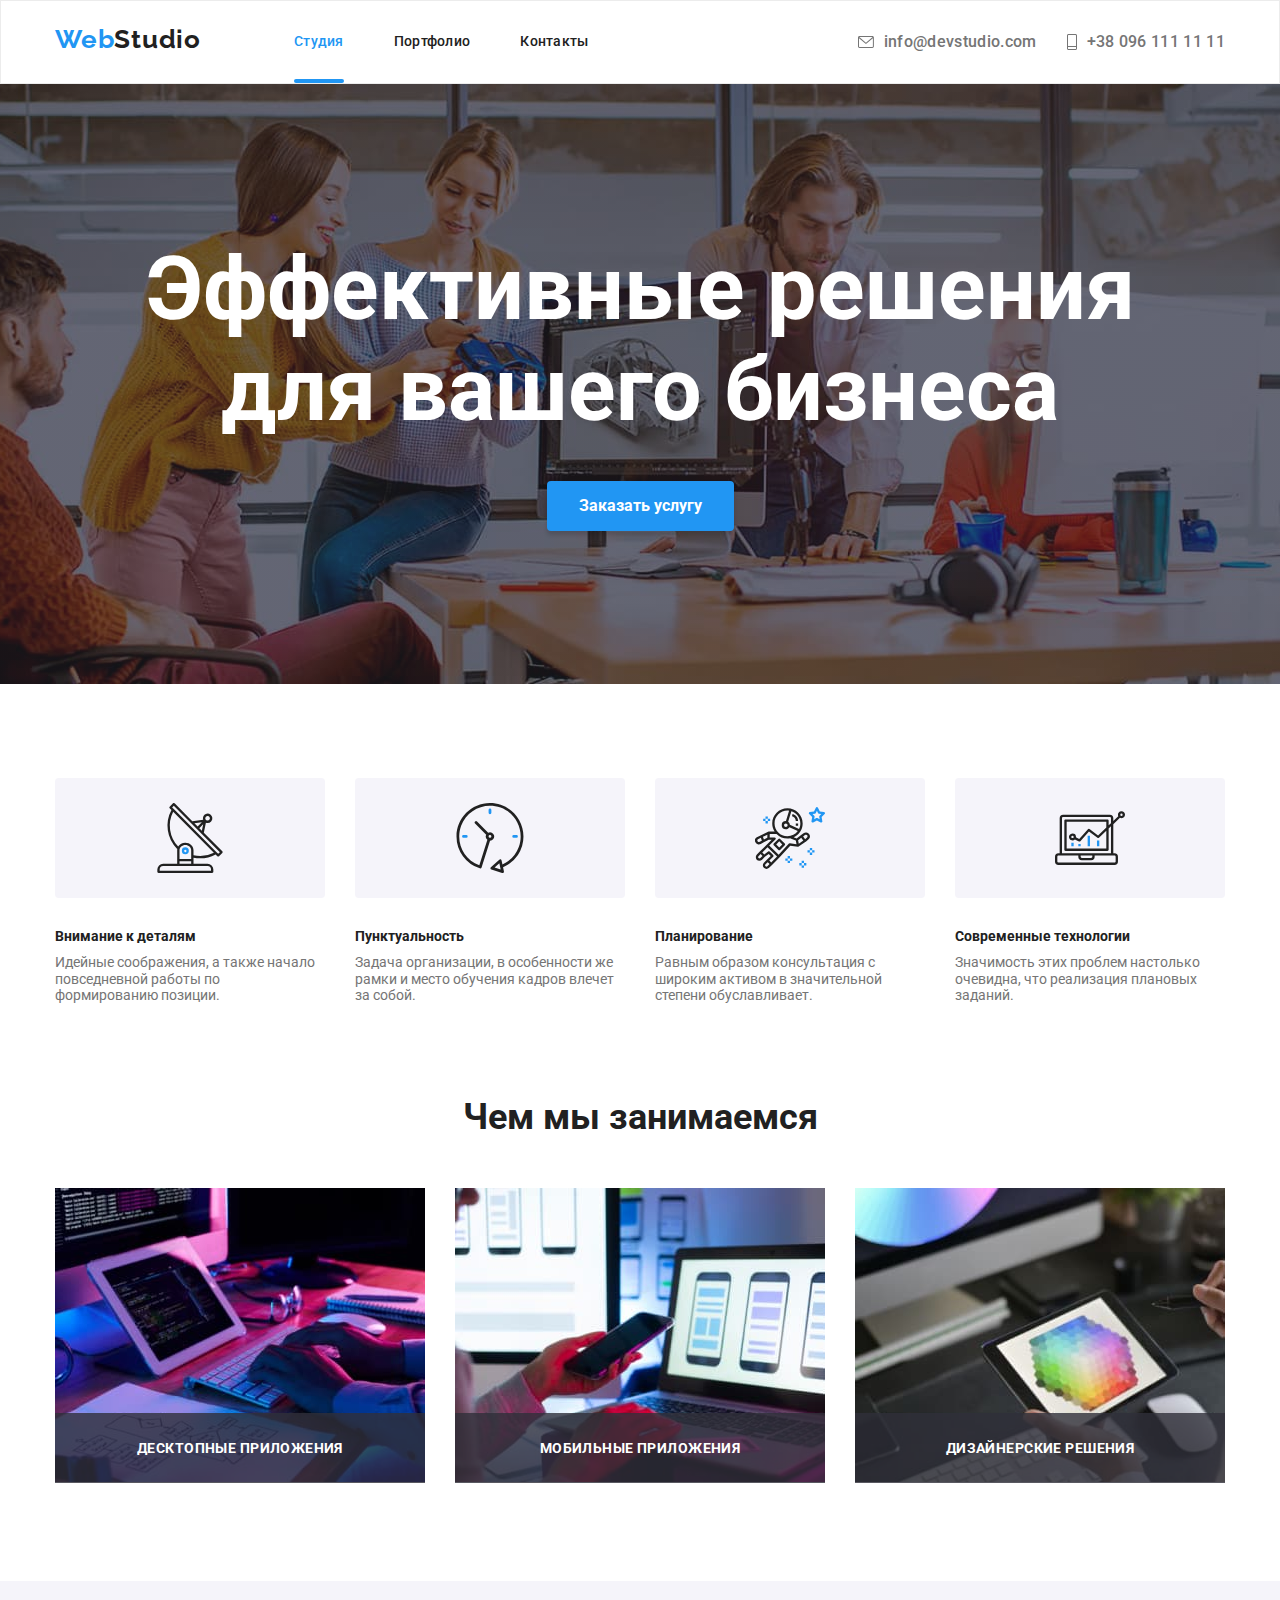
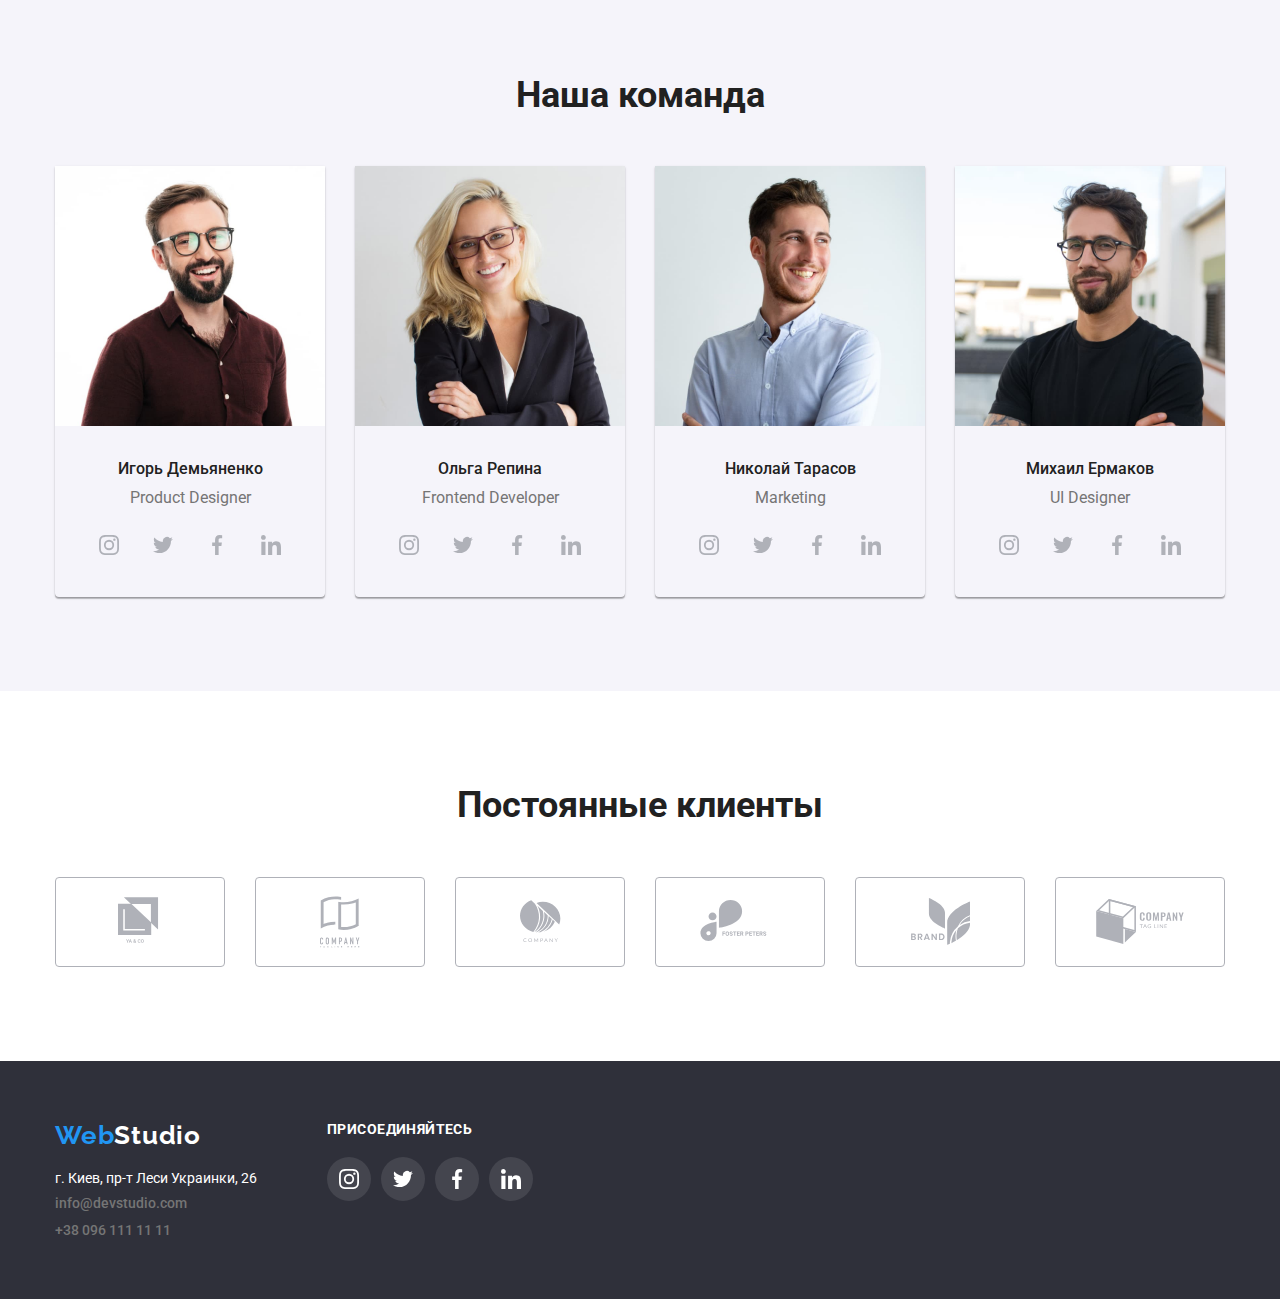
==== index.html @ 30e46c51 "Добавлены файлы с предыдущего ДЗ" ====
<!DOCTYPE html>
<html lang="ru">
  <head>
    <meta charset="UTF-8" />
    <meta name="viewport" content="width=device-width, initial-scale=1.0" />
    <title>Studia</title>
    <link
      rel="stylesheet"
      type="text/css"
      href="https://cdnjs.cloudflare.com/ajax/libs/modern-normalize/0.7.0/modern-normalize.min.css"
    />
    <link
      href="https://fonts.googleapis.com/css2?family=Raleway:wght@700&family=Roboto:wght@400;500;700;900&display=swap"
      rel="stylesheet"
    />
    <link rel="stylesheet" href="./style/styles.css" />
  </head>

  <body>
    <!--Шапка-->
    <header class="page-header">
      <div class="conteiner flexbox">
        <nav class="navigation">
          <a href="./index.html" class="logo link"
            ><span class="logo-web">Web</span>Studio</a
          >

          <ul class="list site-nav">
            <li class="item">
              <a href="./index.html" class="link selection">Студия</a>
            </li>
            <li class="item">
              <a href="./portfolio.html" class="link">Портфолио</a>
            </li>
            <li class="item"><a href="" class="link">Контакты</a></li>
          </ul>
        </nav>
        <ul class="list contacts">
          <li class="item email">
            <a href="mailto:info@devstudio.com" class="link">
              <svg class="icon-email" width="16px" height="12px">
                <use href="./image/symbol-defs.svg#icon-email"></use>
              </svg>
              info@devstudio.com</a
            >
          </li>
          <li class="item phone">
            <a href="tel:+380961111111" class="link">
              <svg class="icon-phone" width="10px" height="16px">
                <use href="./image/symbol-defs.svg#icon-phone"></use>
              </svg>
              +38 096 111 11 11</a
            >
          </li>
        </ul>
      </div>
    </header>

    <!--Блок главного заголовка-->
    <section class="hero">
      <div class="conteiner">
        <h1 class="title">
          Эффективные решения <br />
          для вашего бизнеса
        </h1>

        <button data-modal-open class="button">Заказать услугу</button>
      </div>
    </section>

    <!--Наши особености-->
    <section>
      <div class="conteiner">
        <h2 class="our-features">Наши особенности</h2>
        <!-- СКРЫТЬ -->
        <ul class="list features">
          <li class="item">
            <h3 class="title">Внимание к деталям</h3>
            <p class="text">
              Идейные соображения, а также начало повседневной работы по
              формированию позиции.
            </p>
          </li>

          <li class="item">
            <h3 class="title">Пунктуальность</h3>
            <p class="text">
              Задача организации, в особенности же рамки и место обучения кадров
              влечет за собой.
            </p>
          </li>

          <li class="item">
            <h3 class="title">Планирование</h3>
            <p class="text">
              Равным образом консультация с широким активом в значительной
              степени обуславливает.
            </p>
          </li>

          <li class="item">
            <h3 class="title">Современные технологии</h3>
            <p class="text">
              Значимость этих проблем настолько очевидна, что реализация
              плановых заданий.
            </p>
          </li>
        </ul>
      </div>
    </section>

    <!-- Чем мы занимаемся-->
    <section class="doing">
      <div class="conteiner">
        <h2 class="title">Чем мы занимаемся</h2>

        <ul class="list">
          <li class="item">
            <img src="./image/img.jpg" alt="Печатает код" width="370" />
          </li>
          <li class="item">
            <img
              src="./image/img(1).jpg"
              alt="Выбирает макет сайта"
              width="370"
            />
          </li>
          <li class="item">
            <img
              src="./image/img(2).jpg"
              alt="Выбирает цвет из палитры"
              width="370"
            />
          </li>
        </ul>
      </div>
    </section>

    <!--Наша команда-->
    <section class="our-team">
      <div class="conteiner">
        <h2 class="title">Наша команда</h2>
        <ul class="list">
          <li class="item">
            <img
              src="./image/Igor-Demyanenko.jpg"
              alt="Игорь Демьяненко"
              width="270"
            />
            <h3 class="name">Игорь Демьяненко</h3>
            <p class="position">Product Designer</p>
            <ul class="list social-networks">
              <li class="icon">
                <a class="link social-link" href="">
                  <svg class="social-icon" width="20px" height="20px">
                    <use href="./image/symbol-defs.svg#icon-instagram"></use>
                  </svg>
                </a>
              </li>
              <li class="icon">
                <a class="link social-link" href="">
                  <svg class="social-icon" width="20px" height="20px">
                    <use href="./image/symbol-defs.svg#icon-twitter"></use>
                  </svg>
                </a>
              </li>
              <li class="icon">
                <a class="link social-link" href="">
                  <svg class="social-icon" width="20px" height="20px">
                    <use href="./image/symbol-defs.svg#icon-facebook"></use>
                  </svg>
                </a>
              </li>
              <li class="icon">
                <a class="link social-link" href="">
                  <svg class="social-icon" width="20px" height="20px">
                    <use href="./image/symbol-defs.svg#icon-linkedin"></use>
                  </svg>
                </a>
              </li>
            </ul>
          </li>

          <li class="item">
            <img src="./image/Olga-Repina.jpg" alt="Ольга Репина" width="270" />
            <h3 class="name">Ольга Репина</h3>
            <p class="position">Frontend Developer</p>
            <ul class="list social-networks">
              <li class="icon">
                <a class="link social-link" href="">
                  <svg class="social-icon" width="20px" height="20px">
                    <use href="./image/symbol-defs.svg#icon-instagram"></use>
                  </svg>
                </a>
              </li>
              <li class="icon">
                <a class="link social-link" href="">
                  <svg class="social-icon" width="20px" height="20px">
                    <use href="./image/symbol-defs.svg#icon-twitter"></use>
                  </svg>
                </a>
              </li>
              <li class="icon">
                <a class="link social-link" href="">
                  <svg class="social-icon" width="20px" height="20px">
                    <use href="./image/symbol-defs.svg#icon-facebook"></use>
                  </svg>
                </a>
              </li>
              <li class="icon">
                <a class="link social-link" href="">
                  <svg class="social-icon" width="20px" height="20px">
                    <use href="./image/symbol-defs.svg#icon-linkedin"></use>
                  </svg>
                </a>
              </li>
            </ul>
          </li>

          <li class="item">
            <img
              src="./image/Nikolay-Tarasov.jpg"
              alt="Николай Тарасов"
              width="270"
            />
            <h3 class="name">Николай Тарасов</h3>
            <p class="position">Marketing</p>
            <ul class="list social-networks">
              <li class="icon">
                <a class="link social-link" href="">
                  <svg class="social-icon" width="20px" height="20px">
                    <use href="./image/symbol-defs.svg#icon-instagram"></use>
                  </svg>
                </a>
              </li>
              <li class="icon">
                <a class="link social-link" href="">
                  <svg class="social-icon" width="20px" height="20px">
                    <use href="./image/symbol-defs.svg#icon-twitter"></use>
                  </svg>
                </a>
              </li>
              <li class="icon">
                <a class="link social-link" href="">
                  <svg class="social-icon" width="20px" height="20px">
                    <use href="./image/symbol-defs.svg#icon-facebook"></use>
                  </svg>
                </a>
              </li>
              <li class="icon">
                <a class="link social-link" href="">
                  <svg class="social-icon" width="20px" height="20px">
                    <use href="./image/symbol-defs.svg#icon-linkedin"></use>
                  </svg>
                </a>
              </li>
            </ul>
          </li>

          <li class="item">
            <img
              src="./image/Mikhail-Ermakov.jpg"
              alt="Михаил Ермаков"
              width="270"
            />
            <h3 class="name">Михаил Ермаков</h3>
            <p class="position">UI Designer</p>
            <ul class="list social-networks">
              <li class="icon">
                <a class="link social-link" href="">
                  <svg class="social-icon" width="20px" height="20px">
                    <use href="./image/symbol-defs.svg#icon-instagram"></use>
                  </svg>
                </a>
              </li>
              <li class="icon">
                <a class="link social-link" href="">
                  <svg class="social-icon" width="20px" height="20px">
                    <use href="./image/symbol-defs.svg#icon-twitter"></use>
                  </svg>
                </a>
              </li>
              <li class="icon">
                <a class="link social-link" href="">
                  <svg class="social-icon" width="20px" height="20px">
                    <use href="./image/symbol-defs.svg#icon-facebook"></use>
                  </svg>
                </a>
              </li>
              <li class="icon">
                <a class="link social-link" href="">
                  <svg class="social-icon" width="20px" height="20px">
                    <use href="./image/symbol-defs.svg#icon-linkedin"></use>
                  </svg>
                </a>
              </li>
            </ul>
          </li>
        </ul>
      </div>
    </section>

    <!--Постоянные клиенты-->
    <section class="our-clients">
      <div class="conteiner">
        <h2 class="title">Постоянные клиенты</h2>
        <ul class="list flexbox">
          <li class="item">
            <a class="client link" href="">
              <svg class="icon" width="44.27" height="49.23">
                <use href="./image/symbol-defs.svg#icon-logo-1"></use>
              </svg>
            </a>
          </li>
          <li class="item">
            <a class="client link" href="">
              <svg class="icon" width="40" height="52">
                <use href="./image/symbol-defs.svg#icon-logo-2"></use>
              </svg>
            </a>
          </li>
          <li class="item">
            <a class="client link" href="">
              <svg class="icon" width="41" height="42.6">
                <use href="./image/symbol-defs.svg#icon-logo-3"></use>
              </svg>
            </a>
          </li>
          <li class="item">
            <a class="client link" href="">
              <svg class="icon" width="79.66" height="42.02">
                <use href="./image/symbol-defs.svg#icon-logo-4"></use>
              </svg>
            </a>
          </li>
          <li class="item">
            <a class="client link" href="">
              <svg class="icon" width="59" height="47">
                <use href="./image/symbol-defs.svg#icon-logo-5"></use>
              </svg>
            </a>
          </li>
          <li class="item">
            <a class="client link" href="">
              <svg class="icon" width="88.48" height="45.44">
                <use href="./image/symbol-defs.svg#icon-logo-6"></use>
              </svg>
            </a>
          </li>
        </ul>
      </div>
    </section>

    <!---Подвал-->
    <footer class="page-footer">
      <div class="conteiner flexbox">
        <div>
          <a href="./index.html" class="logo link"
            ><span class="logo-web">Web</span
            ><span class="logo-studio">Studio</span></a
          >

          <address class="address">
            <p>г. Киев, пр-т Леси Украинки, 26</p>
          </address>

          <ul class="list">
            <li>
              <a href="mailto:info@devstudio.com" class="contacts link"
                >info@devstudio.com</a
              >
            </li>
            <li>
              <a href="tel:+380961111111" class="contacts link"
                >+38 096 111 11 11</a
              >
            </li>
          </ul>
        </div>
        <div class="join-in">
          <p class="title">ПРИСОЕДИНЯЙТЕСЬ</p>
          <ul class="list social-networks">
            <li class="icon">
              <a class="link social-link" href="">
                <svg class="social-icon" width="20px" height="20px">
                  <use href="./image/symbol-defs.svg#icon-instagram"></use>
                </svg>
              </a>
            </li>
            <li class="icon">
              <a class="link social-link" href="">
                <svg class="social-icon" width="20px" height="20px">
                  <use href="./image/symbol-defs.svg#icon-twitter"></use>
                </svg>
              </a>
            </li>
            <li class="icon">
              <a class="link social-link" href="">
                <svg class="social-icon" width="20px" height="20px">
                  <use href="./image/symbol-defs.svg#icon-facebook"></use>
                </svg>
              </a>
            </li>
            <li class="icon">
              <a class="link social-link" href="">
                <svg class="social-icon" width="20px" height="20px">
                  <use href="./image/symbol-defs.svg#icon-linkedin"></use>
                </svg>
              </a>
            </li>
          </ul>
        </div>
      </div>
    </footer>
    <div data-modal data-modal-close class="backdrop is-hidden">
      <div class="modal">
        <button data-modal-close class="modal-btn">&#10006;</button>
      </div>
    </div>
    <script src="./js/modal.js"></script>
  </body>
</html>
---- style/styles.css ----
/* белый #ffffff*/
/* цвет бекграунда серый #2F303A */
/* цвет бекграунда светлосерый #F5F4FA */
/* Цвет выделения #2196F3 */
/* цвет первичного текста #757575 */
/* цвет вторичного текста #212121 */
:root {
  --primary-text-color: #757575;
  --title-text-color: #212121;
  --selection-text-color: #2196f3;
  --white: #ffffff;
  --backgraund-color-1: #2f303a;
  --backgraung-color-2: #f5f4fa;
}
body {
  color: var(--primary-text-color);

  font-family: Roboto;
}

.list {
  list-style-type: none;
  margin: 0px;
  padding: 0px;
}

.link {
  text-decoration: none;
  padding: 0;
  margin: 0;
}

/* -------- Шапка сайта -------- */
header {
  border: 1px solid #ececec;

  background-color: var(--white);
}

.conteiner {
  margin: 0px auto;
  padding: 0px 15px;
  width: 1200px;
}

.flexbox {
  display: flex;
}

/* Лого */

.logo {
  margin-right: 93px;
  padding-top: 24px;
  padding-bottom: 25px;

  color: var(--title-text-color);

  font-family: Raleway;
  font-style: normal;
  font-weight: bold;
  font-size: 26px;
  letter-spacing: 0.03em;
}

.logo-web {
  color: var(--selection-text-color);
}

.conteiner .list .selection {
  color: var(--selection-text-color);
}

/* Навигация */
.navigation {
  display: flex;
  margin-right: auto;
}

.site-nav {
  display: flex;
}

.site-nav .item:not(:last-child) {
  margin-right: 50px;
}

.site-nav .link {
  display: block;
  padding: 32px 0px;

  color: var(--title-text-color);

  font-style: normal;
  font-weight: 500;
  font-size: 14px;
  letter-spacing: 0.02em;

  transition-property: color;
  transition-duration: 250ms;
  transition-timing-function: cubic-bezier(0.4, 0, 0.2, 1);
}

.site-nav .link:hover,
.site-nav .link:focus,
.logo:focus {
  color: var(--selection-text-color);
}
.site-nav .item {
  position: relative;
}

.site-nav .selection::after {
  content: '';
  position: absolute;
  bottom: 0;
  right: 0;
  left: 0;
  height: 4px;
  border-radius: 2px;

  background-color: var(--selection-text-color);
}

/* Контакты */

.page-header .contacts {
  display: flex;
}

.contacts .item.item:not(:last-child) {
  margin-right: 30px;
}

.page-header .contacts .link {
  display: flex;
  align-items: center;
  padding: 32px 0px;

  color: var(--primary-text-color);

  font-style: normal;
  font-weight: 500;
  letter-spacing: 0.02em;

  transition-property: color;
  transition-duration: 250ms;
  transition-timing-function: cubic-bezier(0.4, 0, 0.2, 1);
}

.contacts .link:hover,
.contacts .link:focus {
  color: var(--selection-text-color);
}

.icon-phone {
  margin-right: 10px;

  fill: var(--primary-text-color);

  transition-property: fill;
  transition-duration: 250ms;
  transition-timing-function: cubic-bezier(0.4, 0, 0.2, 1);
}

.icon-email {
  margin-right: 10px;

  fill: var(--primary-text-color);

  transition-property: fill;
  transition-duration: 250ms;
  transition-timing-function: cubic-bezier(0.4, 0, 0.2, 1);
}

.email:hover .icon-email,
.contacts .link:focus .icon-email {
  fill: var(--selection-text-color);
}

.phone:hover .icon-phone,
.contacts .link:focus .icon-phone {
  fill: var(--selection-text-color);
}

/* ------ секция герой (студия) ----- */

.hero {
  display: flex;
  flex-direction: column;
  justify-content: center;
  align-items: center;
  text-align: center;
  height: 600px;
  margin: 0 auto;
  margin-bottom: 94px;

  color: var(--white);
  background-color: var(--backgraund-color-1);
  background-image: linear-gradient(
      rgba(47, 48, 58, 0.4),
      rgba(47, 48, 58, 0.4)
    ),
    url(../image/backgraund.jpg);
  background-repeat: no-repeat;
  background-position: center;

  font-style: normal;
  font-weight: 900;
  font-size: 44px;
}

.hero .title {
  margin: 0px;
  margin-bottom: 30px;
}

.hero .button {
  display: inline-block;
  padding: 10px 32px;
  border: 0;
  box-shadow: 0px 4px 4px rgba(0, 0, 0, 0.15);
  border-radius: 4px;

  color: var(--white);
  background-color: var(--selection-text-color);

  font-style: normal;
  font-weight: bold;
  font-size: 16px;
  line-height: 30px;
  cursor: pointer;
}

/* ------Наши особенности (студия)----- */

.our-features {
  display: none;
}

.features {
  display: flex;
  margin: 0;
  padding: 0;
}

.features .item:not(:last-child) {
  margin-right: 30px;
}

.features .title {
  margin: 0;
  margin-bottom: 10px;

  color: var(--title-text-color);

  font-style: normal;
  font-weight: bold;
  font-size: 14px;
}

.features .text {
  margin: 0px;
  width: 270px;

  font-style: normal;
  font-weight: normal;
  font-size: 14px;
}

.features .item::before {
  display: block;
  content: '';
  margin-bottom: 30px;
  height: 120px;
  border-radius: 4px;

  background-color: var(--backgraung-color-2);
  background-repeat: no-repeat;
  background-position: 50% 50%;
  background-size: 70px;
}

.features .item:nth-child(1)::before {
  background-image: url(../image/antenna.svg);
}

.features .item:nth-child(2)::before {
  background-image: url(../image/clock.svg);
}

.features .item:nth-child(3)::before {
  background-image: url(../image/astronaut.svg);
}

.features .item:nth-child(4)::before {
  background-image: url(../image/diagram.svg);
}

/* -----Чем мы занимаемся (студия)----- */

.doing {
  padding: 94px 0px;
  justify-content: center;
}

.doing .list {
  display: flex;
}

.doing .title {
  margin: 0px;
  margin-bottom: 50px;
  text-align: center;

  color: var(--title-text-color);

  font-style: normal;
  font-weight: bold;
  font-size: 36px;
}

.doing .item:not(:last-child) {
  margin-right: 30px;
}

.doing .item {
  position: relative;
}

.doing .item::after {
  position: absolute;
  height: 70px;
  bottom: 4px;
  right: 0;
  left: 0;
  display: flex;
  align-items: center;
  justify-content: center;

  background-color: rgba(47, 48, 58, 0.8);
  color: var(--white);

  font-style: normal;
  font-weight: bold;
  font-size: 14px;
  line-height: 16px;
  letter-spacing: 0.03em;
}

.doing .item:nth-child(1)::after {
  content: 'ДЕСКТОПНЫЕ ПРИЛОЖЕНИЯ';
}

.doing .item:nth-child(2)::after {
  content: 'МОБИЛЬНЫЕ ПРИЛОЖЕНИЯ';
}

.doing .item:nth-child(3)::after {
  content: 'ДИЗАЙНЕРСКИЕ РЕШЕНИЯ';
}

/* -----Наша команда----- */

.our-team {
  padding: 94px 0px;

  background-color: var(--backgraung-color-2);
}

.our-team .list {
  display: flex;
}

.our-team .item:not(:last-child) {
  margin-right: 30px;
}

.our-team .title {
  margin: 0;
  margin-bottom: 50px;
  text-align: center;

  color: var(--title-text-color);

  font-style: normal;
  font-weight: bold;
  font-size: 36px;
}

.team-name {
  color: var(--title-text-color);

  font-style: normal;
  font-weight: 500;
  font-size: 16px;
}

.our-team .item {
  width: 270px;
  box-shadow: 0px 1px 3px rgba(0, 0, 0, 0.12), 0px 1px 1px rgba(0, 0, 0, 0.14),
    0px 2px 1px rgba(0, 0, 0, 0.2);
  border-radius: 0px 0px 4px 4px;
}

.our-team .item h3 {
  margin: 0;
  margin-top: 30px;
  text-align: center;

  color: var(--title-text-color);

  font-family: Roboto;
  font-style: normal;
  font-weight: 500;
  font-size: 16px;
}

.our-team .item .position {
  margin: 0;
  margin-top: 10px;
  margin-bottom: 16px;
  text-align: center;

  font-style: normal;
  font-weight: normal;
  font-size: 16px;
}

/* social networks */

.our-team .social-networks {
  display: flex;
  justify-content: center;
  padding: 0;
  margin: 0;
  margin-bottom: 30px;
}

.social-link {
  display: flex;
  align-items: center;
  justify-content: center;
  padding: 0;
  margin: 0;
  width: 44px;
  height: 44px;
  border-radius: 50%;

  transition-property: all;
  transition-duration: 250ms;
  transition-timing-function: cubic-bezier(0.4, 0, 0.2, 1);
}

.social-networks .icon:not(:last-child) {
  margin-right: 10px;
}

.social-link:hover,
.social-link:focus {
  background-color: var(--selection-text-color);
}

.social-icon {
  display: flex;
  align-items: center;

  fill: #afb1b8;
  transition-property: fill;
  transition-duration: 250ms;
  transition-timing-function: cubic-bezier(0.4, 0, 0.2, 1);
}

.social-link:hover .social-icon,
.social-link:focus .social-icon {
  fill: var(--white);
}

/* ------Clients------- */

.our-clients {
  padding: 94px 0px;
}

.our-clients .title {
  margin: 0;
  margin-bottom: 50px;
  text-align: center;

  color: var(--title-text-color);

  font-style: normal;
  font-weight: bold;
  font-size: 36px;
}

.client {
  display: flex;
  align-items: center;
  justify-content: center;
  padding: 0;
  margin: 0;
  width: 170px;
  height: 90px;
  border: 1px solid #afb1b8;
  border-radius: 4px;

  transition-property: all;
  transition-duration: 250ms;
  transition-timing-function: cubic-bezier(0.4, 0, 0.2, 1);
}

.our-clients .item:not(:last-child) {
  margin-right: 30px;
}

.client .icon {
  fill: #afb1b8;

  transition-property: fill;
  transition-duration: 250ms;
  transition-timing-function: cubic-bezier(0.4, 0, 0.2, 1);
}

.client:hover,
.client:focus {
  border-color: var(--selection-text-color);
}

.client:hover .icon,
.client:focus .icon {
  fill: var(--selection-text-color);
}

/* BACKDROP */

.backdrop {
  position: fixed;
  top: 0;
  left: 0;
  width: 100%;
  height: 100%;

  background-color: rgba(0, 0, 0, 0.2);
}

.is-hidden {
  visibility: hidden;
  opacity: 0;
  pointer-events: none;
}

.modal {
  position: absolute;
  top: 50%;
  left: 50%;
  transform: translate(-50%, -50%);
  width: 528px;
  height: 581px;
  border-radius: 4px;

  background-color: #fff;
  box-shadow: 0px 1px 3px rgba(0, 0, 0, 0.12), 0px 1px 1px rgba(0, 0, 0, 0.14),
    0px 2px 1px rgba(0, 0, 0, 0.2);
}

.modal-btn {
  display: block;
  margin-top: 8px;
  margin-right: 8px;
  margin-left: auto;
  width: 30px;
  height: 30px;
  border-radius: 50%;
  border: 1px solid rgba(0, 0, 0, 0.1);

  background: #ffffff;
  cursor: pointer;
}

/* --------Подвал-------- */

footer {
  padding: 0;
  padding-top: 60px;
  padding-bottom: 60px;

  background-color: var(--backgraund-color-1);
}

.page-footer .conteiner .logo {
  padding: 0;
  margin: 0;
}

.page-footer .logo-studio {
  color: var(--white);
}

.page-footer .address p {
  padding: 0;
  margin: 0;
  margin-top: 20px;

  color: var(--white);

  font-style: normal;
  font-weight: normal;
  font-size: 14px;
}

.page-footer .list .contacts {
  margin-top: 9px;
  display: inline-block;

  color: var(--primary-text-color);

  font-weight: normal;
  font-size: 14px;
  font-weight: 500;

  transition-property: color;
  transition-duration: 250ms;
  transition-timing-function: cubic-bezier(0.4, 0, 0.2, 1);
}

.page-footer .list .link:hover,
.page-footer .list .link:focus {
  color: var(--selection-text-color);
}

footer .join-in {
  padding: 0;
  margin: 0;
  margin-left: 70px;
}

.join-in .title {
  padding: 0;
  margin: 0;
  margin-bottom: 20px;

  color: var(--white);

  font-family: Roboto;
  font-style: normal;
  font-weight: bold;
  font-size: 14px;
  line-height: 16px;
  letter-spacing: 0.03em;
  text-transform: uppercase;
}

footer .join-in .social-networks {
  display: flex;
  margin-right: 0;
  padding: 0;
}

.join-in .social-icon {
  fill: var(--white);
}

.join-in .social-link {
  background-color: rgba(255, 255, 255, 0.1);

  transition-property: all;
  transition-duration: 250ms;
  transition-timing-function: cubic-bezier(0.4, 0, 0.2, 1);
}

.join-in .social-link:hover,
.join-in .social-link:focus {
  background-color: var(--selection-text-color);
}

/* -----Кнопки сортировки проектов (портфолио)----- */

.our-projects {
  margin: 0px auto;
  padding: 94px 0px;
}

.sort-btn {
  justify-content: center;
  display: flex;
}

.sort-btn .sort {
  padding: 6px 22px;
  display: inline-block;
  border: 0;
  border-radius: 4px;

  color: var(--title-text-color);
  background-color: var(--backgraung-color-2);

  cursor: pointer;
  font-style: normal;
  font-weight: 500;
  font-size: 16px;
  line-height: 26px;
  letter-spacing: 0.03em;

  transition-property: all;
  transition-duration: 250ms;
  transition-timing-function: cubic-bezier(0.4, 0, 0.2, 1);
}

.sort-btn .item:not(:last-child) {
  margin-right: 8px;
}

.sort:hover,
.sort:focus {
  box-shadow: 0px 3px 1px rgba(0, 0, 0, 0.1), 0px 1px 2px rgba(0, 0, 0, 0.08),
    0px 2px 2px rgba(0, 0, 0, 0.12);
  border-radius: 4px;

  color: var(--white);
  background-color: var(--selection-text-color);
}

/* -----Список проектов (портфолио)----- */

.project-list {
  display: none;
}

.projects {
  display: flex;
  flex-wrap: wrap;
  margin-top: 50px;
}

.projects .item {
  display: block;
  margin-right: 30px;
  margin-bottom: 30px;
  max-width: 370px;
  border: 1px solid #eeeeee;

  transition-property: all;
  transition-duration: 250ms;
  transition-timing-function: cubic-bezier(0.4, 0, 0.2, 1);
}

.projects .item:hover {
  box-shadow: 0px 1px 1px rgba(0, 0, 0, 0.12), 0px 4px 4px rgba(0, 0, 0, 0.06),
    1px 4px 6px rgba(0, 0, 0, 0.16);
}

.item:nth-child(3n) {
  margin-right: 0px;
}

.projects .item:nth-last-child(-n + 3) {
  margin-bottom: 0;
}

.projects .title {
  margin: 0;
  margin-bottom: 4px;

  color: var(--title-text-color);

  font-style: normal;
  font-weight: bold;
  font-size: 18px;
  line-height: 36px;
}

.projects .position {
  margin: 0;

  color: var(--primary-text-color);

  font-style: normal;
  font-weight: normal;
  font-size: 16px;
  line-height: 30px;
}

.projects .item .text {
  padding-top: 20px;
  padding-bottom: 20px;
  padding-left: 24px;
}

/* project description */

.projects .box {
  position: relative;
  overflow: hidden;
}

.projects .item:hover .overlay,
.projects .item:focus .overlay {
  transform: translatey(0);
}

.overlay {
  position: absolute;
  display: flex;
  align-items: center;
  padding: 0 24px;
  top: 0;
  left: 0;
  width: 100%;
  height: 100%;

  background-color: rgba(33, 150, 243, 0.9);

  transform: translatey(100%);
  transition-property: all;
  transition-duration: 250ms;
  transition-timing-function: cubic-bezier(0.4, 0, 0.2, 1);
}

.overlay > p {
  display: flex;
  padding: 0;
  margin: 0;

  color: var(--white);

  font-style: normal;
  font-weight: normal;
  font-size: 18px;
  line-height: 28px;
  letter-spacing: 0.03em;
}

.overlay code {
  display: inline-block;
  padding: 2px 4px;
  border-radius: 2px;
  background-color: #fff;
  color: #2a2a2a;
}
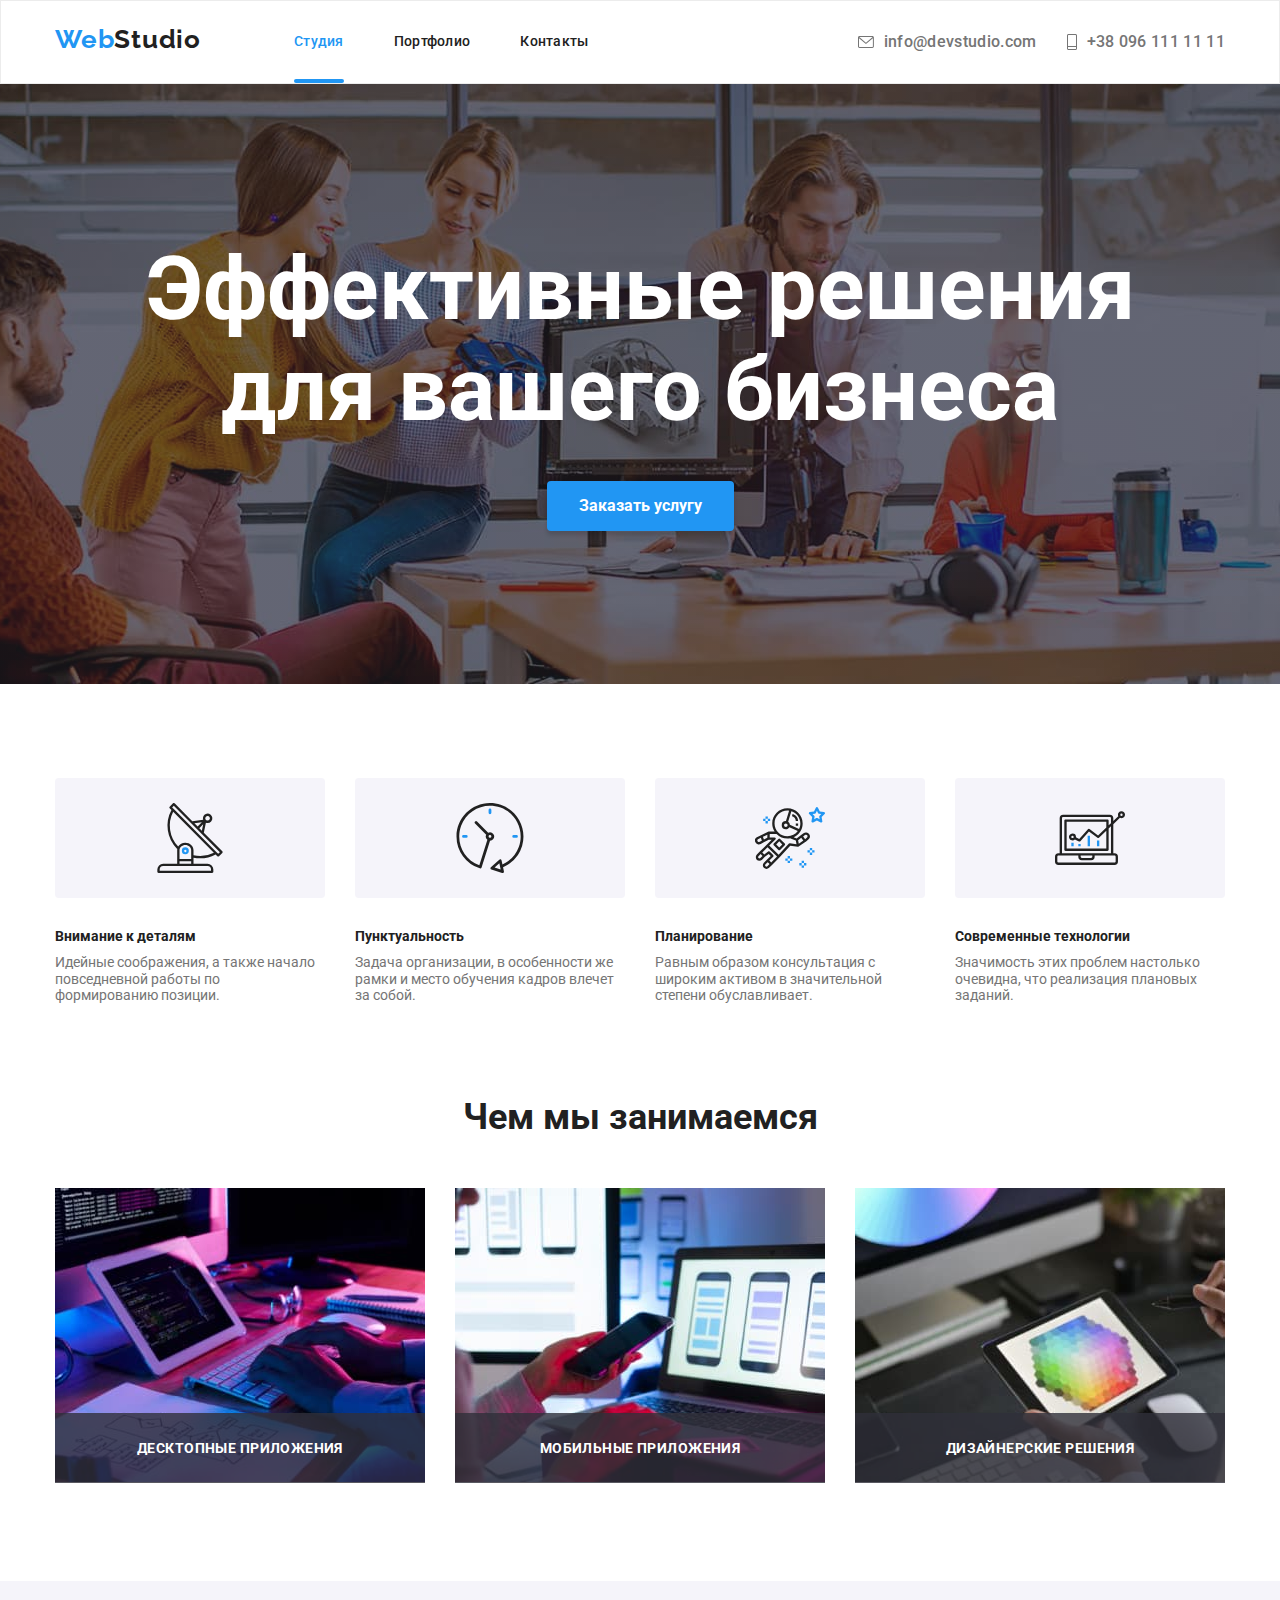
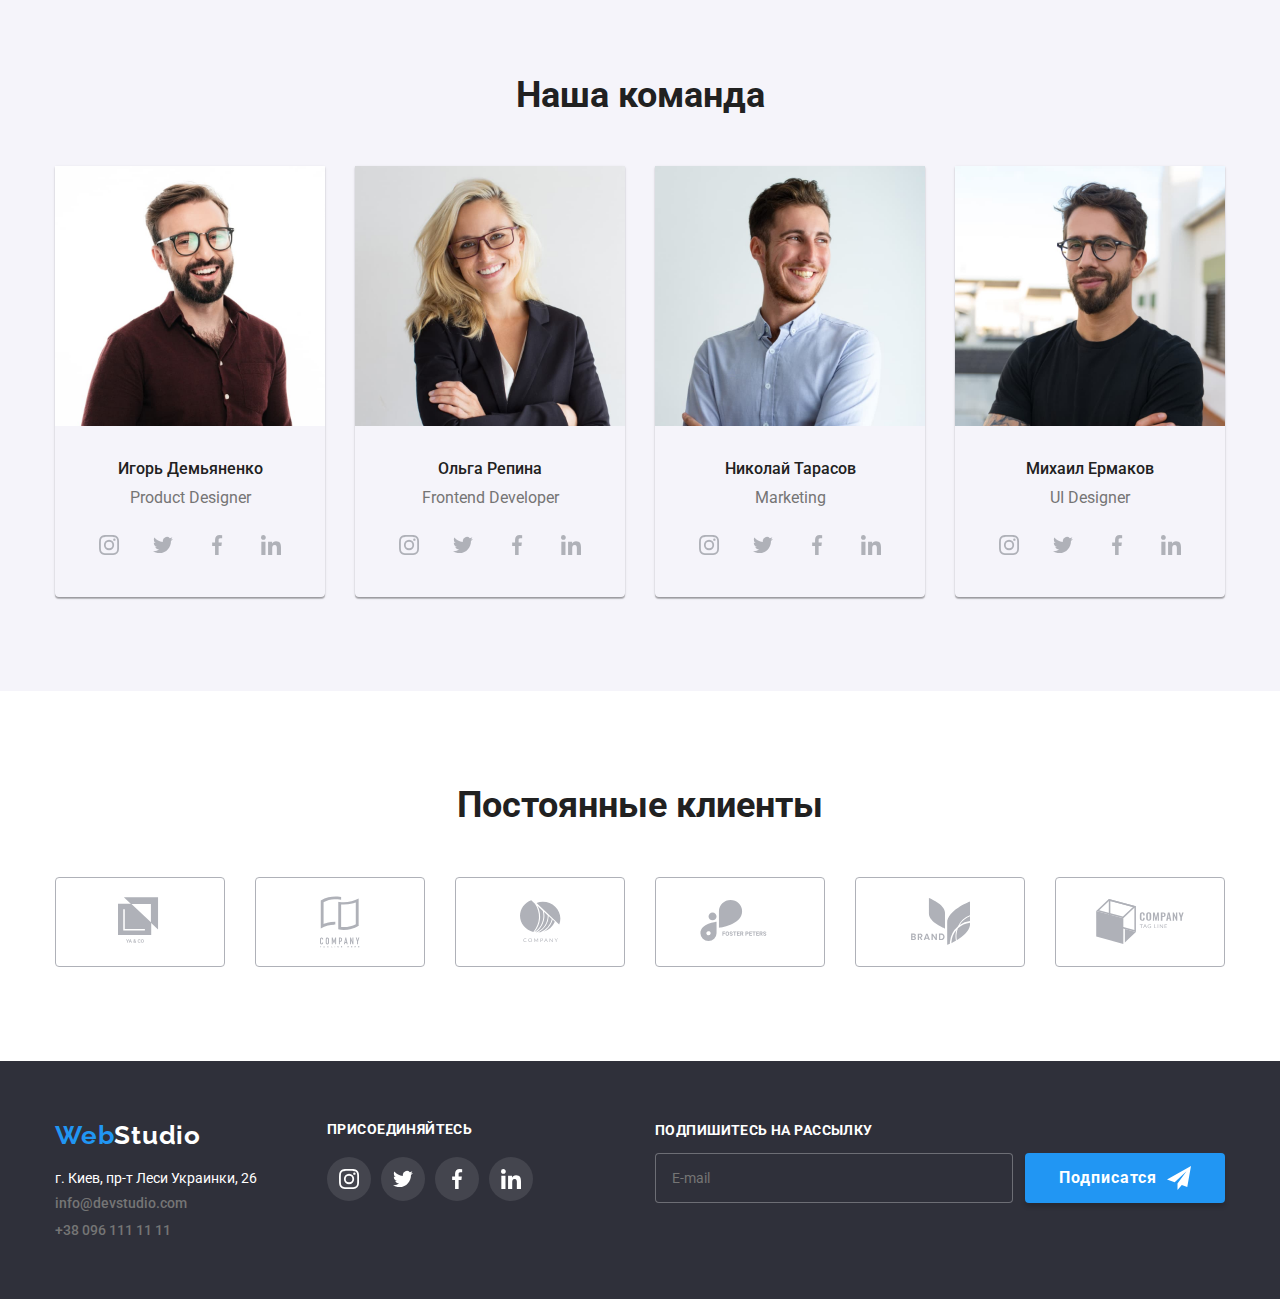
==== commit 9663419f: "добавлена форма в подвал" ====
--- a/index.html
+++ b/index.html
@@ -55,7 +55,6 @@
         </ul>
       </div>
     </header>
-
     <!--Блок главного заголовка-->
     <section class="hero">
       <div class="conteiner">
@@ -410,11 +409,30 @@
             </li>
           </ul>
         </div>
+        <div class="subscribe">
+          <label for="subscribe" class="title">ПОДПИШИТЕСЬ НА РАССЫЛКУ</p>
+          <form class="subscribe-form" action="">
+            <input
+              type="email"
+              name="mail"
+              id="subscribe"
+              placeholder="E-mail"
+            />
+            <button class="btn">Подписатся 
+              <svg class="send-icon" width="24" height="24"><use href="./image/icon-send.svg"></use></svg>
+            </button>
+          </form>
+        </div>
       </div>
     </footer>
     <div data-modal data-modal-close class="backdrop is-hidden">
       <div class="modal">
         <button data-modal-close class="modal-btn">&#10006;</button>
+        <form action="">
+          <p></p>
+          <label for="user-name">Имя</label>
+          <input type="text" id="user-name">
+        </form>
       </div>
     </div>
     <script src="./js/modal.js"></script>
--- a/style/styles.css
+++ b/style/styles.css
@@ -635,7 +635,7 @@
   margin-left: 70px;
 }
 
-.join-in .title {
+.page-footer .title {
   padding: 0;
   margin: 0;
   margin-bottom: 20px;
@@ -672,6 +672,66 @@
 .join-in .social-link:hover,
 .join-in .social-link:focus {
   background-color: var(--selection-text-color);
+}
+
+/* subscribe form */
+
+footer .subscribe {
+  padding: 0;
+  margin: 0;
+  margin-left: auto;
+}
+
+.subscribe-form {
+  display: flex;
+  padding: 0;
+  margin: 0;
+}
+
+.subscribe-form input::placeholder {
+  margin-left: 16px;
+}
+
+.subscribe input {
+  padding-left: 16px;
+  width: 358px;
+  height: 50px;
+  border: 1px solid rgba(255, 255, 255, 0.3);
+  box-sizing: border-box;
+  border-radius: 4px;
+
+  background: var(--backgraund-color-1);
+  color: var(--white);
+}
+
+.subscribe .btn {
+  display: flex;
+  align-items: center;
+  justify-content: center;
+  margin-left: 12px;
+  width: 200px;
+  height: 50px;
+  box-shadow: 0px 4px 4px rgba(0, 0, 0, 0.15);
+  border: 0;
+  border-radius: 4px;
+
+  background: var(--selection-text-color);
+  color: var(--white);
+
+  font-style: normal;
+  font-weight: bold;
+  font-size: 16px;
+  line-height: 30px;
+  letter-spacing: 0.06em;
+  cursor: pointer;
+}
+
+.subscribe .send-icon {
+  padding: 0;
+  margin: 0;
+  margin-left: 10px;
+
+  fill: var(--white);
 }
 
 /* -----Кнопки сортировки проектов (портфолио)----- */
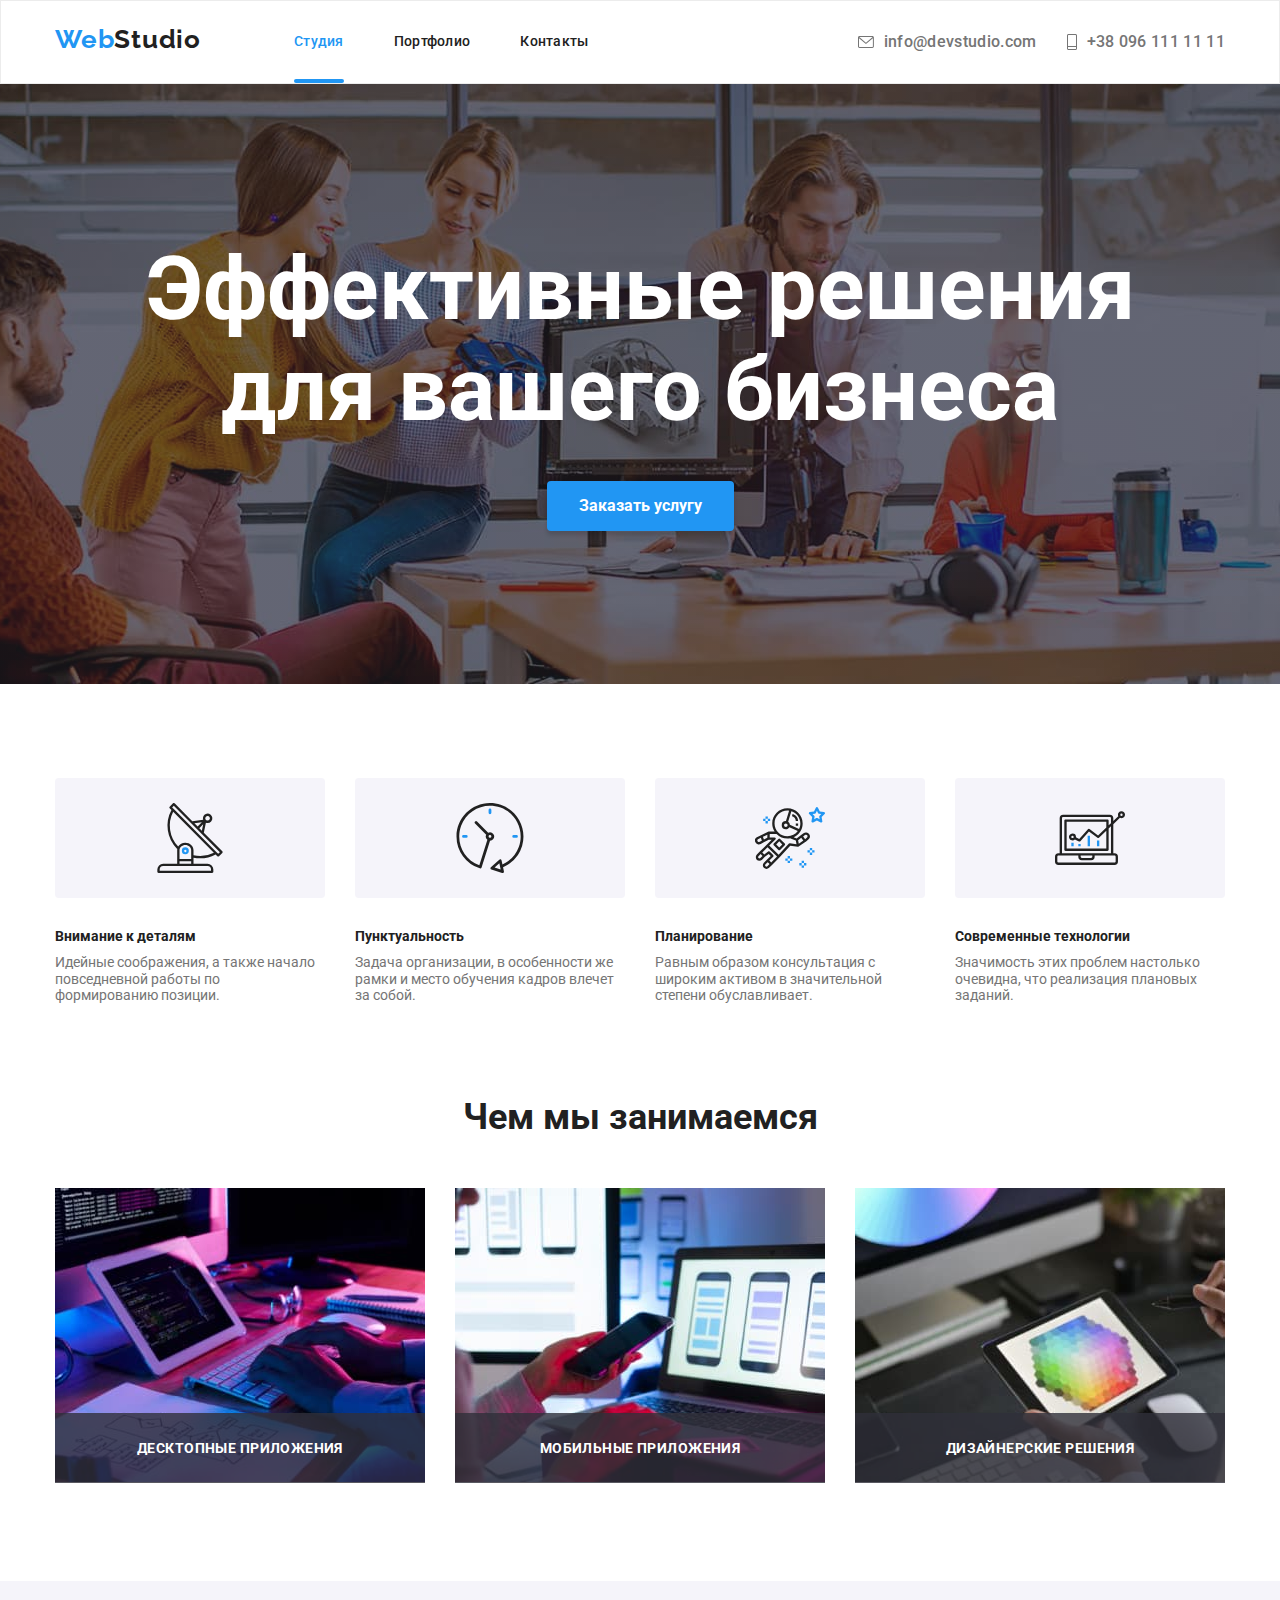
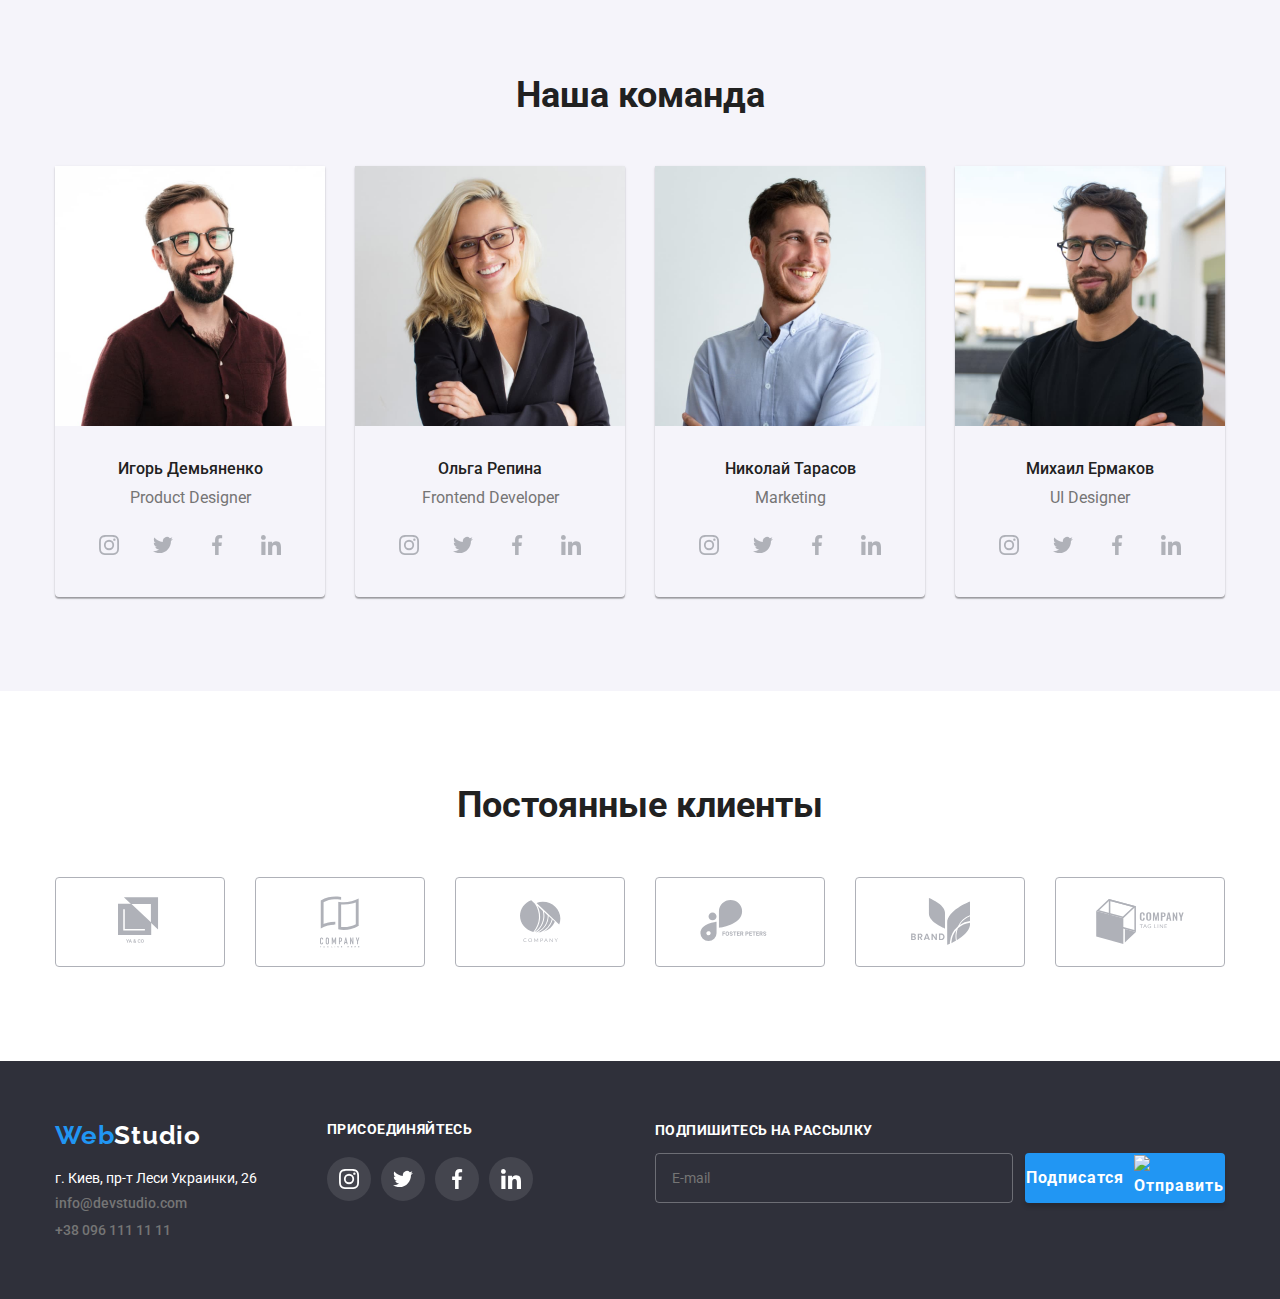
==== commit d35058ba: "добавлена форма в модал" ====
--- a/index.html
+++ b/index.html
@@ -39,7 +39,7 @@
           <li class="item email">
             <a href="mailto:info@devstudio.com" class="link">
               <svg class="icon-email" width="16px" height="12px">
-                <use href="./image/symbol-defs.svg#icon-email"></use>
+                <use href="./image/sprite.svg#icon-email"></use>
               </svg>
               info@devstudio.com</a
             >
@@ -47,7 +47,7 @@
           <li class="item phone">
             <a href="tel:+380961111111" class="link">
               <svg class="icon-phone" width="10px" height="16px">
-                <use href="./image/symbol-defs.svg#icon-phone"></use>
+                <use href="./image/sprite.svg#icon-phone"></use>
               </svg>
               +38 096 111 11 11</a
             >
@@ -63,7 +63,7 @@
           для вашего бизнеса
         </h1>
 
-        <button data-modal-open class="button">Заказать услугу</button>
+        <button data-modal-open class="btn">Заказать услугу</button>
       </div>
     </section>
 
@@ -152,28 +152,28 @@
               <li class="icon">
                 <a class="link social-link" href="">
                   <svg class="social-icon" width="20px" height="20px">
-                    <use href="./image/symbol-defs.svg#icon-instagram"></use>
-                  </svg>
-                </a>
-              </li>
-              <li class="icon">
-                <a class="link social-link" href="">
-                  <svg class="social-icon" width="20px" height="20px">
-                    <use href="./image/symbol-defs.svg#icon-twitter"></use>
-                  </svg>
-                </a>
-              </li>
-              <li class="icon">
-                <a class="link social-link" href="">
-                  <svg class="social-icon" width="20px" height="20px">
-                    <use href="./image/symbol-defs.svg#icon-facebook"></use>
-                  </svg>
-                </a>
-              </li>
-              <li class="icon">
-                <a class="link social-link" href="">
-                  <svg class="social-icon" width="20px" height="20px">
-                    <use href="./image/symbol-defs.svg#icon-linkedin"></use>
+                    <use href="./image/sprite.svg#icon-instagram"></use>
+                  </svg>
+                </a>
+              </li>
+              <li class="icon">
+                <a class="link social-link" href="">
+                  <svg class="social-icon" width="20px" height="20px">
+                    <use href="./image/sprite.svg#icon-twitter"></use>
+                  </svg>
+                </a>
+              </li>
+              <li class="icon">
+                <a class="link social-link" href="">
+                  <svg class="social-icon" width="20px" height="20px">
+                    <use href="./image/sprite.svg#icon-facebook"></use>
+                  </svg>
+                </a>
+              </li>
+              <li class="icon">
+                <a class="link social-link" href="">
+                  <svg class="social-icon" width="20px" height="20px">
+                    <use href="./image/sprite.svg#icon-linkedin"></use>
                   </svg>
                 </a>
               </li>
@@ -188,28 +188,28 @@
               <li class="icon">
                 <a class="link social-link" href="">
                   <svg class="social-icon" width="20px" height="20px">
-                    <use href="./image/symbol-defs.svg#icon-instagram"></use>
-                  </svg>
-                </a>
-              </li>
-              <li class="icon">
-                <a class="link social-link" href="">
-                  <svg class="social-icon" width="20px" height="20px">
-                    <use href="./image/symbol-defs.svg#icon-twitter"></use>
-                  </svg>
-                </a>
-              </li>
-              <li class="icon">
-                <a class="link social-link" href="">
-                  <svg class="social-icon" width="20px" height="20px">
-                    <use href="./image/symbol-defs.svg#icon-facebook"></use>
-                  </svg>
-                </a>
-              </li>
-              <li class="icon">
-                <a class="link social-link" href="">
-                  <svg class="social-icon" width="20px" height="20px">
-                    <use href="./image/symbol-defs.svg#icon-linkedin"></use>
+                    <use href="./image/sprite.svg#icon-instagram"></use>
+                  </svg>
+                </a>
+              </li>
+              <li class="icon">
+                <a class="link social-link" href="">
+                  <svg class="social-icon" width="20px" height="20px">
+                    <use href="./image/sprite.svg#icon-twitter"></use>
+                  </svg>
+                </a>
+              </li>
+              <li class="icon">
+                <a class="link social-link" href="">
+                  <svg class="social-icon" width="20px" height="20px">
+                    <use href="./image/sprite.svg#icon-facebook"></use>
+                  </svg>
+                </a>
+              </li>
+              <li class="icon">
+                <a class="link social-link" href="">
+                  <svg class="social-icon" width="20px" height="20px">
+                    <use href="./image/sprite.svg#icon-linkedin"></use>
                   </svg>
                 </a>
               </li>
@@ -228,28 +228,28 @@
               <li class="icon">
                 <a class="link social-link" href="">
                   <svg class="social-icon" width="20px" height="20px">
-                    <use href="./image/symbol-defs.svg#icon-instagram"></use>
-                  </svg>
-                </a>
-              </li>
-              <li class="icon">
-                <a class="link social-link" href="">
-                  <svg class="social-icon" width="20px" height="20px">
-                    <use href="./image/symbol-defs.svg#icon-twitter"></use>
-                  </svg>
-                </a>
-              </li>
-              <li class="icon">
-                <a class="link social-link" href="">
-                  <svg class="social-icon" width="20px" height="20px">
-                    <use href="./image/symbol-defs.svg#icon-facebook"></use>
-                  </svg>
-                </a>
-              </li>
-              <li class="icon">
-                <a class="link social-link" href="">
-                  <svg class="social-icon" width="20px" height="20px">
-                    <use href="./image/symbol-defs.svg#icon-linkedin"></use>
+                    <use href="./image/sprite.svg#icon-instagram"></use>
+                  </svg>
+                </a>
+              </li>
+              <li class="icon">
+                <a class="link social-link" href="">
+                  <svg class="social-icon" width="20px" height="20px">
+                    <use href="./image/sprite.svg#icon-twitter"></use>
+                  </svg>
+                </a>
+              </li>
+              <li class="icon">
+                <a class="link social-link" href="">
+                  <svg class="social-icon" width="20px" height="20px">
+                    <use href="./image/sprite.svg#icon-facebook"></use>
+                  </svg>
+                </a>
+              </li>
+              <li class="icon">
+                <a class="link social-link" href="">
+                  <svg class="social-icon" width="20px" height="20px">
+                    <use href="./image/sprite.svg#icon-linkedin"></use>
                   </svg>
                 </a>
               </li>
@@ -268,28 +268,28 @@
               <li class="icon">
                 <a class="link social-link" href="">
                   <svg class="social-icon" width="20px" height="20px">
-                    <use href="./image/symbol-defs.svg#icon-instagram"></use>
-                  </svg>
-                </a>
-              </li>
-              <li class="icon">
-                <a class="link social-link" href="">
-                  <svg class="social-icon" width="20px" height="20px">
-                    <use href="./image/symbol-defs.svg#icon-twitter"></use>
-                  </svg>
-                </a>
-              </li>
-              <li class="icon">
-                <a class="link social-link" href="">
-                  <svg class="social-icon" width="20px" height="20px">
-                    <use href="./image/symbol-defs.svg#icon-facebook"></use>
-                  </svg>
-                </a>
-              </li>
-              <li class="icon">
-                <a class="link social-link" href="">
-                  <svg class="social-icon" width="20px" height="20px">
-                    <use href="./image/symbol-defs.svg#icon-linkedin"></use>
+                    <use href="./image/sprite.svg#icon-instagram"></use>
+                  </svg>
+                </a>
+              </li>
+              <li class="icon">
+                <a class="link social-link" href="">
+                  <svg class="social-icon" width="20px" height="20px">
+                    <use href="./image/sprite.svg#icon-twitter"></use>
+                  </svg>
+                </a>
+              </li>
+              <li class="icon">
+                <a class="link social-link" href="">
+                  <svg class="social-icon" width="20px" height="20px">
+                    <use href="./image/sprite.svg#icon-facebook"></use>
+                  </svg>
+                </a>
+              </li>
+              <li class="icon">
+                <a class="link social-link" href="">
+                  <svg class="social-icon" width="20px" height="20px">
+                    <use href="./image/sprite.svg#icon-linkedin"></use>
                   </svg>
                 </a>
               </li>
@@ -307,42 +307,42 @@
           <li class="item">
             <a class="client link" href="">
               <svg class="icon" width="44.27" height="49.23">
-                <use href="./image/symbol-defs.svg#icon-logo-1"></use>
+                <use href="./image/sprite.svg#icon-logo-1"></use>
               </svg>
             </a>
           </li>
           <li class="item">
             <a class="client link" href="">
               <svg class="icon" width="40" height="52">
-                <use href="./image/symbol-defs.svg#icon-logo-2"></use>
+                <use href="./image/sprite.svg#icon-logo-2"></use>
               </svg>
             </a>
           </li>
           <li class="item">
             <a class="client link" href="">
               <svg class="icon" width="41" height="42.6">
-                <use href="./image/symbol-defs.svg#icon-logo-3"></use>
+                <use href="./image/sprite.svg#icon-logo-3"></use>
               </svg>
             </a>
           </li>
           <li class="item">
             <a class="client link" href="">
               <svg class="icon" width="79.66" height="42.02">
-                <use href="./image/symbol-defs.svg#icon-logo-4"></use>
+                <use href="./image/sprite.svg#icon-logo-4"></use>
               </svg>
             </a>
           </li>
           <li class="item">
             <a class="client link" href="">
               <svg class="icon" width="59" height="47">
-                <use href="./image/symbol-defs.svg#icon-logo-5"></use>
+                <use href="./image/sprite.svg#icon-logo-5"></use>
               </svg>
             </a>
           </li>
           <li class="item">
             <a class="client link" href="">
               <svg class="icon" width="88.48" height="45.44">
-                <use href="./image/symbol-defs.svg#icon-logo-6"></use>
+                <use href="./image/sprite.svg#icon-logo-6"></use>
               </svg>
             </a>
           </li>
@@ -382,28 +382,28 @@
             <li class="icon">
               <a class="link social-link" href="">
                 <svg class="social-icon" width="20px" height="20px">
-                  <use href="./image/symbol-defs.svg#icon-instagram"></use>
+                  <use href="./image/sprite.svg#icon-instagram"></use>
                 </svg>
               </a>
             </li>
             <li class="icon">
               <a class="link social-link" href="">
                 <svg class="social-icon" width="20px" height="20px">
-                  <use href="./image/symbol-defs.svg#icon-twitter"></use>
+                  <use href="./image/sprite.svg#icon-twitter"></use>
                 </svg>
               </a>
             </li>
             <li class="icon">
               <a class="link social-link" href="">
                 <svg class="social-icon" width="20px" height="20px">
-                  <use href="./image/symbol-defs.svg#icon-facebook"></use>
+                  <use href="./image/sprite.svg#icon-facebook"></use>
                 </svg>
               </a>
             </li>
             <li class="icon">
               <a class="link social-link" href="">
                 <svg class="social-icon" width="20px" height="20px">
-                  <use href="./image/symbol-defs.svg#icon-linkedin"></use>
+                  <use href="./image/sprite.svg#icon-linkedin"></use>
                 </svg>
               </a>
             </li>
@@ -419,19 +419,45 @@
               placeholder="E-mail"
             />
             <button class="btn">Подписатся 
-              <svg class="send-icon" width="24" height="24"><use href="./image/icon-send.svg"></use></svg>
+              <img class="send-icon" src="./image/icon-send.svg" alt="Отправить">
             </button>
           </form>
         </div>
       </div>
     </footer>
-    <div data-modal data-modal-close class="backdrop is-hidden">
+    <div data-modal class="backdrop is-hidden">
       <div class="modal">
-        <button data-modal-close class="modal-btn">&#10006;</button>
-        <form action="">
-          <p></p>
-          <label for="user-name">Имя</label>
-          <input type="text" id="user-name">
+        <button data-modal-close class="modal-closebtn">&#10006;</button>
+        <form class="modal-form" action="">
+          <p class="title">Оставьте свои данные, мы вам перезвоним</p>
+          <div class="form-field">
+            <label class="field-label" for="user-name">Имя</label>
+            <input class="form-input" type="text" name="user-name" id="user-name">
+            <svg class="form-icon" width="12" height="12">
+              <use href="./image/sprite.svg#icon-men"></use>
+            </svg>
+          </div>
+          <div class="form-field">
+            <label class="field-label" for="tel">Телефон</label>
+            <input class="form-input" type="tel" name="tel" id="tel">
+            <svg class="form-icon" width="13" height="13">
+              <use href="./image/sprite.svg#icon-homephone"></use>
+            </svg>
+          </div>
+          <div class="form-field">
+            <label class="field-label" for="email">Почта</label>
+            <input class="form-input" type="email" name="email" id="email">
+            <svg class="form-icon" width="15" height="12"><use href="./image/sprite.svg#icon-email"></use></svg>
+          </div>
+          <div class="form-field">
+            <label class="field-label" for="comment">Комментрий</label>
+            <textarea class="form-input comment" name="comment" id="comment" cols="20" rows="5"placeholder="Введите текст"></textarea>
+          </div>
+          <div class="checkbox-field">
+            <input class="checkbox" type="checkbox" name="agree" id="checkbox">
+            <label class="checkbox-text" for="checkbox">Соглашаюсь с рассылкой и принимаю <a href="" class="link modal-link">Условия договора</a></label>
+          </div>
+          <button class="btn btn-submit">Отправить</button>
         </form>
       </div>
     </div>
--- a/style/styles.css
+++ b/style/styles.css
@@ -30,6 +30,10 @@
   margin: 0;
 }
 
+textarea {
+  resize: none;
+}
+
 /* -------- Шапка сайта -------- */
 header {
   border: 1px solid #ececec;
@@ -215,7 +219,7 @@
   margin-bottom: 30px;
 }
 
-.hero .button {
+.btn {
   display: inline-block;
   padding: 10px 32px;
   border: 0;
@@ -540,42 +544,166 @@
   left: 0;
   width: 100%;
   height: 100%;
-
-  background-color: rgba(0, 0, 0, 0.2);
+  background-color: rgba(0, 0, 0, 0.7);
+  opacity: 1;
+  transition: opacity 250ms cubic-bezier(0.4, 0, 0.2, 1);
 }
 
 .is-hidden {
-  visibility: hidden;
   opacity: 0;
   pointer-events: none;
+}
+
+.backdrop.is-hidden .modal {
+  transform: translate(-50%, -50%) scale(0.7);
 }
 
 .modal {
   position: absolute;
   top: 50%;
   left: 50%;
-  transform: translate(-50%, -50%);
   width: 528px;
   height: 581px;
-  border-radius: 4px;
-
-  background-color: #fff;
-  box-shadow: 0px 1px 3px rgba(0, 0, 0, 0.12), 0px 1px 1px rgba(0, 0, 0, 0.14),
-    0px 2px 1px rgba(0, 0, 0, 0.2);
-}
-
-.modal-btn {
-  display: block;
-  margin-top: 8px;
-  margin-right: 8px;
-  margin-left: auto;
+  background-color: var(--white);
+
+  transform: translate(-50%, -50%) scale(1);
+  transition: transform 250ms cubic-bezier(0.4, 0, 0.2, 1);
+}
+
+.modal-closebtn {
+  position: absolute;
+  top: 8px;
+  right: 8px;
   width: 30px;
   height: 30px;
+  border: 1px solid rgba(0, 0, 0, 0.1);
   border-radius: 50%;
-  border: 1px solid rgba(0, 0, 0, 0.1);
-
-  background: #ffffff;
+
+  background-color: #fff;
+
   cursor: pointer;
+
+  transition: color 250ms cubic-bezier(0.4, 0, 0.2, 1);
+}
+
+.modal-closebtn:hover,
+.modal-closebtn:focus {
+  fill: var(--selection-text-color);
+}
+
+/* form */
+
+.modal-form {
+  padding: 40px;
+  margin-right: auto;
+  margin-left: auto;
+  text-align: center;
+}
+
+.modal-form .title {
+  text-align: center;
+  padding: 0;
+  margin: 0;
+
+  color: var(--title-text-color);
+
+  font-family: Roboto;
+  font-style: normal;
+  font-weight: bold;
+  font-size: 20px;
+  line-height: 23px;
+  letter-spacing: 0.03em;
+}
+
+.form-field {
+  position: relative;
+  text-align: left;
+}
+
+.field-label {
+  display: inline-block;
+  margin-top: 10px;
+  margin-bottom: 4px;
+
+  font-size: 12px;
+  line-height: 14px;
+  letter-spacing: 0.01em;
+}
+
+.form-input {
+  width: 100%;
+  height: 40px;
+  padding-left: 42px;
+  border: 1px solid rgba(33, 33, 33, 0.2);
+  border-radius: 4px;
+
+  background-color: transparent;
+
+  font-size: 16px;
+
+  transition: all 250ms cubic-bezier(0.4, 0, 0.2, 1);
+}
+
+.form-icon {
+  position: absolute;
+  bottom: calc(50% - 21px);
+  left: 14px;
+
+  transition: all 250ms cubic-bezier(0.4, 0, 0.2, 1);
+}
+
+.form-input:focus {
+  border-color: var(--selection-text-color);
+  outline: none;
+}
+
+.form-input:focus + .form-icon {
+  fill: var(--selection-text-color);
+}
+
+.comment {
+  width: 100%;
+  height: 120px;
+  padding: 12px 16px;
+  border: 1px solid rgba(33, 33, 33, 0.2);
+  border-radius: 4px;
+
+  font-size: 14px;
+  line-height: 16px;
+  letter-spacing: 0.01em;
+}
+
+.commemt::placeholder {
+  color: rgba(117, 117, 117, 0.5);
+}
+
+.checkbox-field {
+  margin-top: 20px;
+}
+
+.checkbox {
+  cursor: pointer;
+}
+
+.checkbox-text {
+  color: var(--primary-text-color);
+
+  font-size: 14px;
+  letter-spacing: 0.03em;
+}
+
+.modal-link {
+  border-bottom: solid 1px var(--selection-text-color);
+
+  color: var(--selection-text-color);
+
+  line-height: 0.5;
+}
+
+.btn-submit {
+  margin-top: 30px;
+  margin-left: auto;
+  margin-right: auto;
 }
 
 /* --------Подвал-------- */
@@ -700,7 +828,7 @@
   box-sizing: border-box;
   border-radius: 4px;
 
-  background: var(--backgraund-color-1);
+  background: transparent;
   color: var(--white);
 }
 
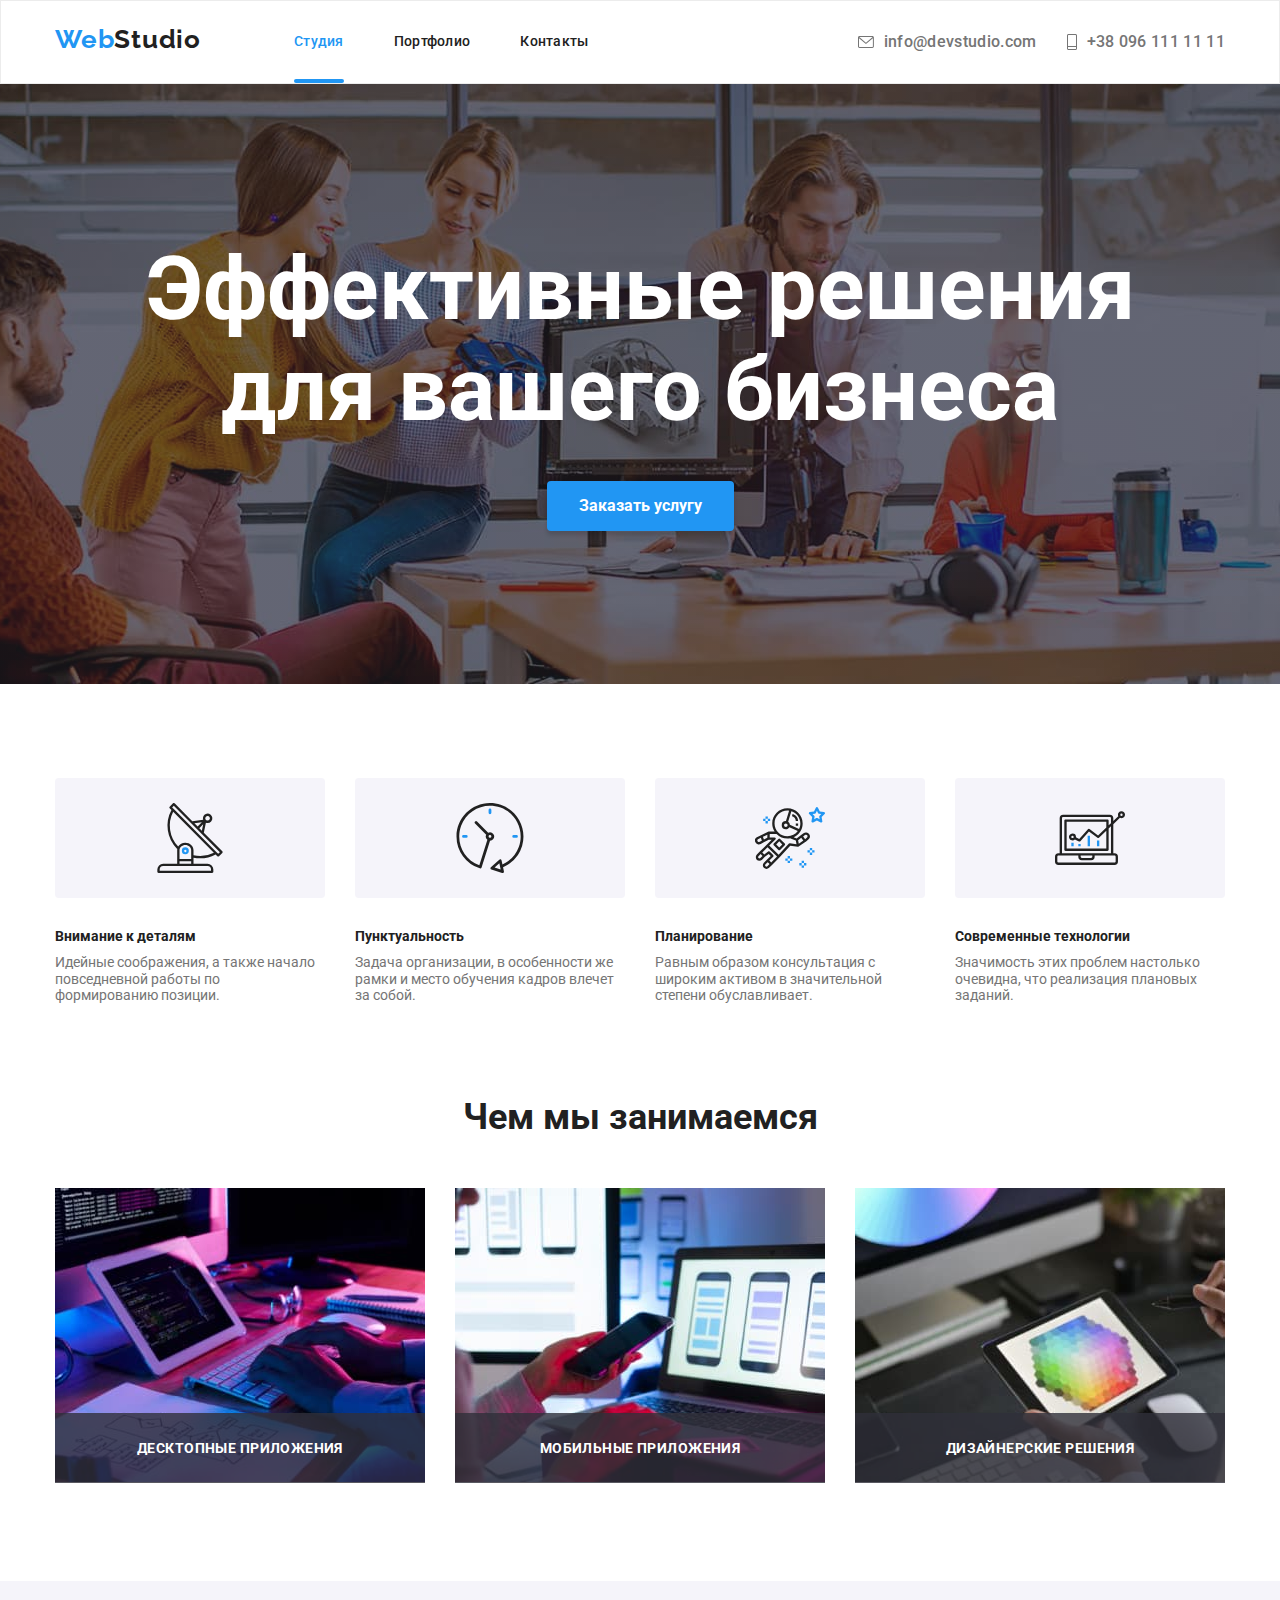
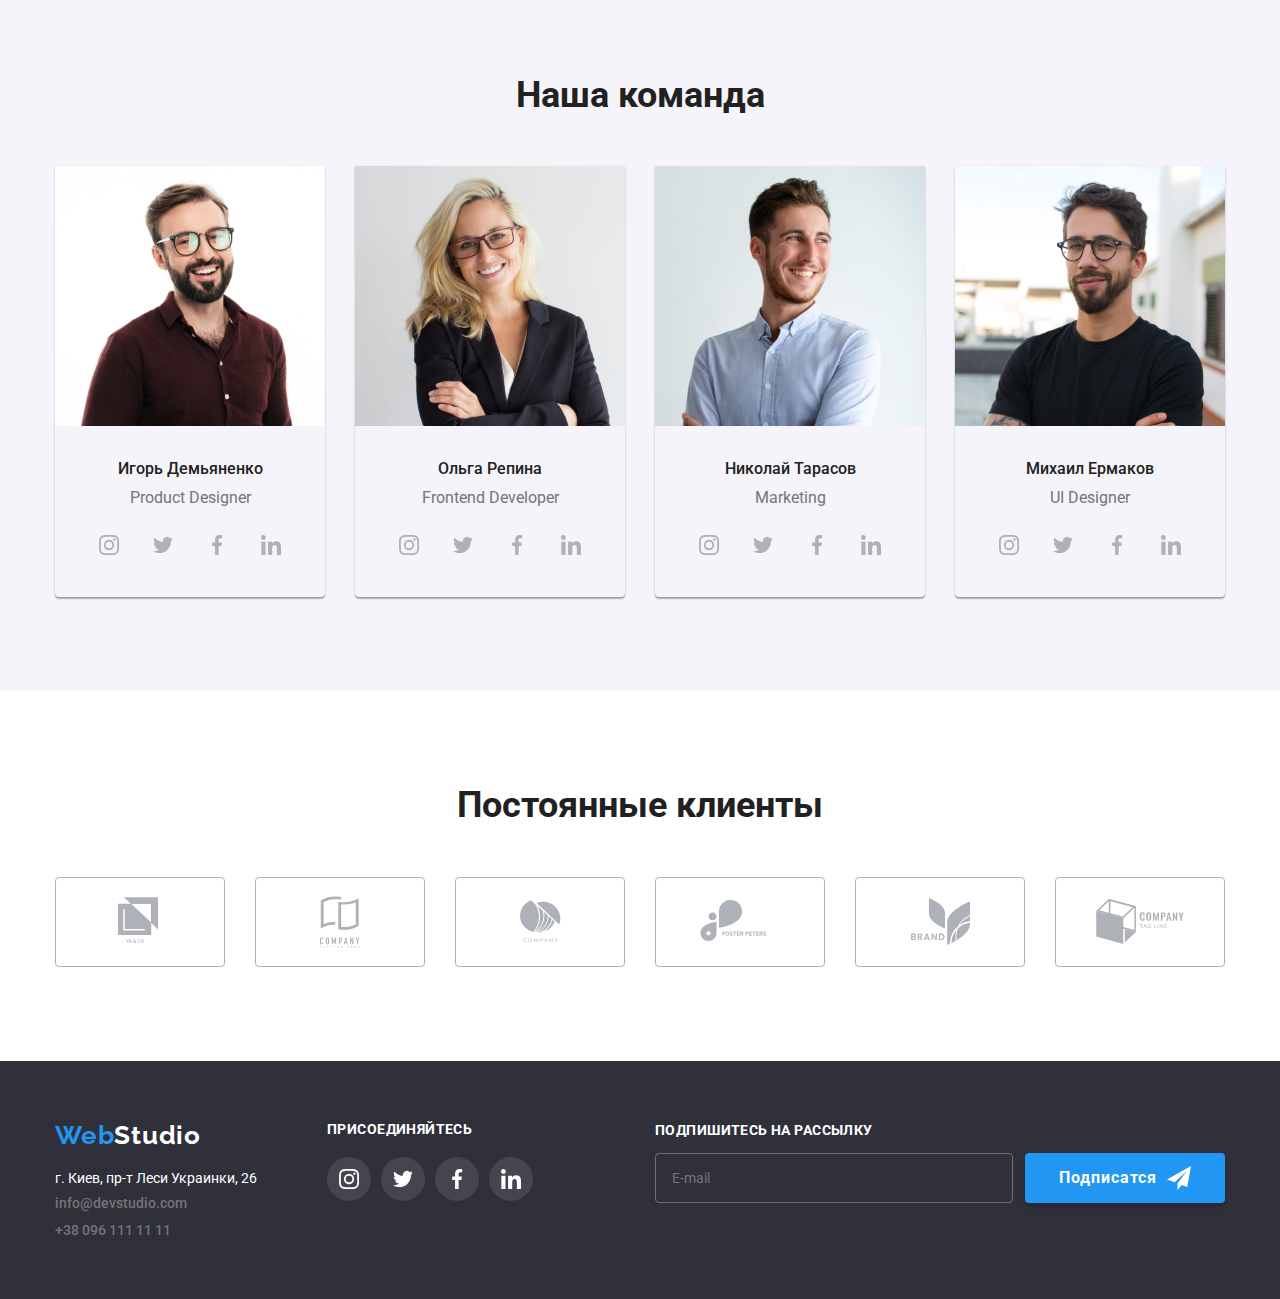
==== commit ee715eaf: "добавлена стилизация формы в модале" ====
--- a/index.html
+++ b/index.html
@@ -454,8 +454,7 @@
             <textarea class="form-input comment" name="comment" id="comment" cols="20" rows="5"placeholder="Введите текст"></textarea>
           </div>
           <div class="checkbox-field">
-            <input class="checkbox" type="checkbox" name="agree" id="checkbox">
-            <label class="checkbox-text" for="checkbox">Соглашаюсь с рассылкой и принимаю <a href="" class="link modal-link">Условия договора</a></label>
+            <label class="checkbox-text" ><input class="checkbox" type="checkbox" name="agree"><span class="checkbox-icon"></span> Соглашаюсь с рассылкой и принимаю <a href="" class="link modal-link">Условия договора</a></label>
           </div>
           <button class="btn btn-submit">Отправить</button>
         </form>
--- a/style/styles.css
+++ b/style/styles.css
@@ -579,15 +579,13 @@
   border: 1px solid rgba(0, 0, 0, 0.1);
   border-radius: 50%;
 
+  fill: var(--title-text-color);
   background-color: #fff;
 
   cursor: pointer;
-
-  transition: color 250ms cubic-bezier(0.4, 0, 0.2, 1);
-}
-
-.modal-closebtn:hover,
-.modal-closebtn:focus {
+}
+
+.modal-closebtn:hover {
   fill: var(--selection-text-color);
 }
 
@@ -673,31 +671,60 @@
   letter-spacing: 0.01em;
 }
 
-.commemt::placeholder {
+.comment::placeholder {
   color: rgba(117, 117, 117, 0.5);
 }
 
 .checkbox-field {
   margin-top: 20px;
+  display: flex;
+  justify-content: center;
 }
 
 .checkbox {
+  display: inline-block;
+  -webkit-appearance: none;
+  -moz-appearance: none;
+  appearance: none;
   cursor: pointer;
 }
 
+.checkbox-icon {
+  display: inline-block;
+  width: 16px;
+  height: 15px;
+  margin-right: 7px;
+  border: solid 2px var(--title-text-color);
+  border-radius: 2px;
+  cursor: pointer;
+}
+
+.checkbox:checked + .checkbox-icon {
+  background-image: url(../image/icon-check.svg);
+  background-color: var(--selection-text-color);
+  border-color: var(--selection-text-color);
+  background-size: contain;
+  background-origin: border-box;
+}
+
 .checkbox-text {
+  display: flex;
+  align-items: center;
+
   color: var(--primary-text-color);
 
   font-size: 14px;
   letter-spacing: 0.03em;
+  cursor: pointer;
 }
 
 .modal-link {
   border-bottom: solid 1px var(--selection-text-color);
+  margin-left: 5px;
 
   color: var(--selection-text-color);
 
-  line-height: 0.5;
+  line-height: 0.85;
 }
 
 .btn-submit {
@@ -858,6 +885,8 @@
   padding: 0;
   margin: 0;
   margin-left: 10px;
+  width: 24px;
+  height: 24px;
 
   fill: var(--white);
 }
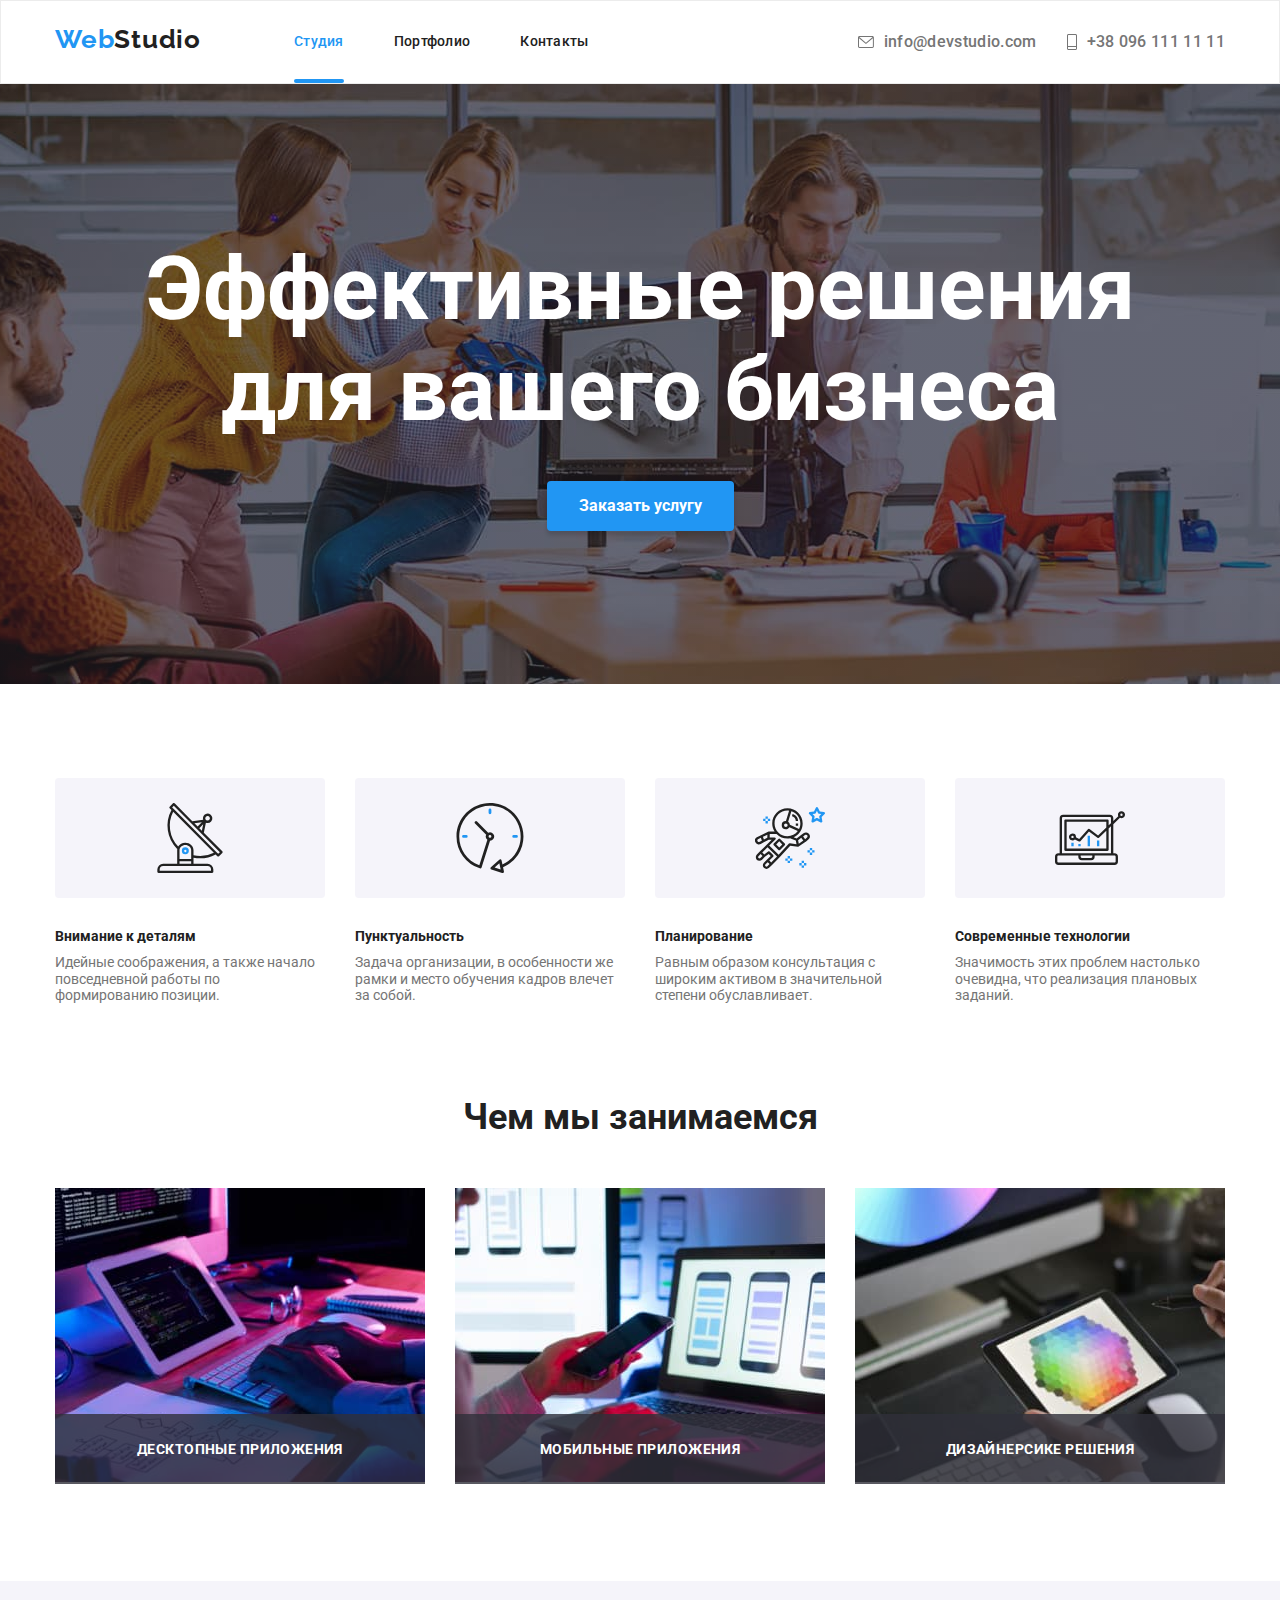
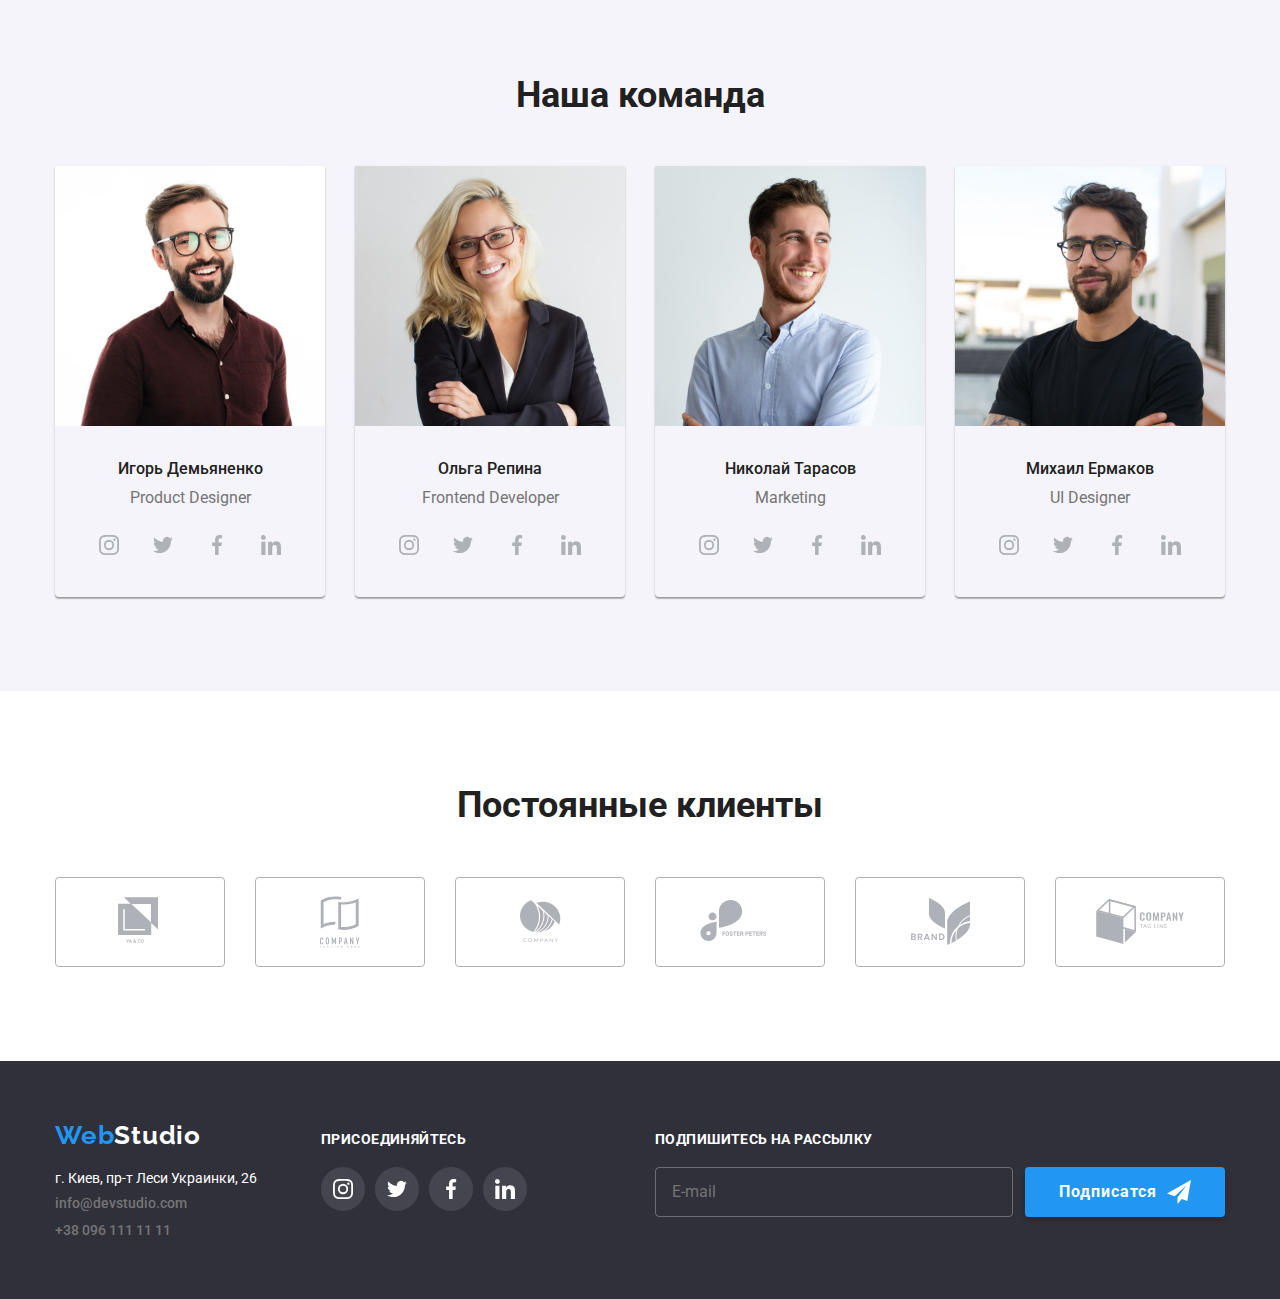
==== commit 66c38955: "внесены правки" ====
--- a/index.html
+++ b/index.html
@@ -116,6 +116,7 @@
         <ul class="list">
           <li class="item">
             <img src="./image/img.jpg" alt="Печатает код" width="370" />
+            <p class="title">ДЕСКТОПНЫЕ ПРИЛОЖЕНИЯ</p>
           </li>
           <li class="item">
             <img
@@ -123,6 +124,7 @@
               alt="Выбирает макет сайта"
               width="370"
             />
+            <p class="title">МОБИЛЬНЫЕ ПРИЛОЖЕНИЯ</p>
           </li>
           <li class="item">
             <img
@@ -130,6 +132,7 @@
               alt="Выбирает цвет из палитры"
               width="370"
             />
+            <p class="title">ДИЗАЙНЕРСИКЕ РЕШЕНИЯ</p>
           </li>
         </ul>
       </div>
@@ -410,7 +413,7 @@
           </ul>
         </div>
         <div class="subscribe">
-          <label for="subscribe" class="title">ПОДПИШИТЕСЬ НА РАССЫЛКУ</p>
+          <label for="subscribe" class="title">ПОДПИШИТЕСЬ НА РАССЫЛКУ</label>
           <form class="subscribe-form" action="">
             <input
               type="email"
@@ -418,8 +421,13 @@
               id="subscribe"
               placeholder="E-mail"
             />
-            <button class="btn">Подписатся 
-              <img class="send-icon" src="./image/icon-send.svg" alt="Отправить">
+            <button class="btn">
+              Подписатся
+              <img
+                class="send-icon"
+                src="./image/icon-send.svg"
+                alt="Отправить"
+              />
             </button>
           </form>
         </div>
@@ -428,33 +436,55 @@
     <div data-modal class="backdrop is-hidden">
       <div class="modal">
         <button data-modal-close class="modal-closebtn">&#10006;</button>
-        <form class="modal-form" action="">
+        <form class="modal-form" action="#">
           <p class="title">Оставьте свои данные, мы вам перезвоним</p>
           <div class="form-field">
             <label class="field-label" for="user-name">Имя</label>
-            <input class="form-input" type="text" name="user-name" id="user-name">
+            <input
+              class="form-input"
+              type="text"
+              name="user-name"
+              id="user-name"
+            />
             <svg class="form-icon" width="12" height="12">
               <use href="./image/sprite.svg#icon-men"></use>
             </svg>
           </div>
           <div class="form-field">
             <label class="field-label" for="tel">Телефон</label>
-            <input class="form-input" type="tel" name="tel" id="tel">
+            <input class="form-input" type="tel" name="tel" id="tel" />
             <svg class="form-icon" width="13" height="13">
               <use href="./image/sprite.svg#icon-homephone"></use>
             </svg>
           </div>
           <div class="form-field">
             <label class="field-label" for="email">Почта</label>
-            <input class="form-input" type="email" name="email" id="email">
-            <svg class="form-icon" width="15" height="12"><use href="./image/sprite.svg#icon-email"></use></svg>
+            <input class="form-input" type="email" name="email" id="email" />
+            <svg class="form-icon" width="15" height="12">
+              <use href="./image/sprite.svg#icon-email"></use>
+            </svg>
           </div>
           <div class="form-field">
             <label class="field-label" for="comment">Комментрий</label>
-            <textarea class="form-input comment" name="comment" id="comment" cols="20" rows="5"placeholder="Введите текст"></textarea>
+            <textarea
+              class="form-input comment"
+              name="comment"
+              id="comment"
+              cols="20"
+              rows="5"
+              placeholder="Введите текст"
+            ></textarea>
           </div>
           <div class="checkbox-field">
-            <label class="checkbox-text" ><input class="checkbox" type="checkbox" name="agree"><span class="checkbox-icon"></span> Соглашаюсь с рассылкой и принимаю <a href="" class="link modal-link">Условия договора</a></label>
+            <label class="checkbox-text"
+              ><input
+                class="checkbox visualy-hidden"
+                type="checkbox"
+                name="agree"
+              /><span class="checkbox-icon"></span>
+              Соглашаюсь с рассылкой и принимаю
+              <a href="" class="link modal-link">Условия договора</a></label
+            >
           </div>
           <button class="btn btn-submit">Отправить</button>
         </form>
--- a/style/styles.css
+++ b/style/styles.css
@@ -34,6 +34,14 @@
   resize: none;
 }
 
+.visualy-hidden {
+  position: absolute;
+  clip: rect(0 0 0 0);
+  width: 1px;
+  height: 1px;
+  margin: -1px;
+}
+
 /* -------- Шапка сайта -------- */
 header {
   border: 1px solid #ececec;
@@ -332,36 +340,23 @@
   position: relative;
 }
 
-.doing .item::after {
+.doing .list .title {
   position: absolute;
+  margin: 0;
+  margin-bottom: 3px;
+  width: 100%;
   height: 70px;
-  bottom: 4px;
-  right: 0;
-  left: 0;
   display: flex;
   align-items: center;
   justify-content: center;
+  bottom: 0;
 
   background-color: rgba(47, 48, 58, 0.8);
   color: var(--white);
 
-  font-style: normal;
-  font-weight: bold;
   font-size: 14px;
   line-height: 16px;
   letter-spacing: 0.03em;
-}
-
-.doing .item:nth-child(1)::after {
-  content: 'ДЕСКТОПНЫЕ ПРИЛОЖЕНИЯ';
-}
-
-.doing .item:nth-child(2)::after {
-  content: 'МОБИЛЬНЫЕ ПРИЛОЖЕНИЯ';
-}
-
-.doing .item:nth-child(3)::after {
-  content: 'ДИЗАЙНЕРСКИЕ РЕШЕНИЯ';
 }
 
 /* -----Наша команда----- */
@@ -470,7 +465,8 @@
   align-items: center;
 
   fill: #afb1b8;
-  transition-property: fill;
+
+  transition-property: all;
   transition-duration: 250ms;
   transition-timing-function: cubic-bezier(0.4, 0, 0.2, 1);
 }
@@ -583,10 +579,12 @@
   background-color: #fff;
 
   cursor: pointer;
+
+  transition: all 250ms cubic-bezier(0.4, 0, 0.2, 1);
 }
 
 .modal-closebtn:hover {
-  fill: var(--selection-text-color);
+  color: var(--selection-text-color);
 }
 
 /* form */
@@ -683,9 +681,6 @@
 
 .checkbox {
   display: inline-block;
-  -webkit-appearance: none;
-  -moz-appearance: none;
-  appearance: none;
   cursor: pointer;
 }
 
@@ -736,6 +731,8 @@
 /* --------Подвал-------- */
 
 footer {
+  display: flex;
+  align-items: center;
   padding: 0;
   padding-top: 60px;
   padding-bottom: 60px;
@@ -787,7 +784,8 @@
 footer .join-in {
   padding: 0;
   margin: 0;
-  margin-left: 70px;
+  margin-left: auto;
+  margin-right: auto;
 }
 
 .page-footer .title {
@@ -812,6 +810,10 @@
   padding: 0;
 }
 
+.join-in .title {
+  margin-top: 10px;
+}
+
 .join-in .social-icon {
   fill: var(--white);
 }
@@ -835,6 +837,12 @@
   padding: 0;
   margin: 0;
   margin-left: auto;
+}
+
+.subscribe .title {
+  display: inline-block;
+  margin-top: 10px;
+  margin-bottom: 20px;
 }
 
 .subscribe-form {
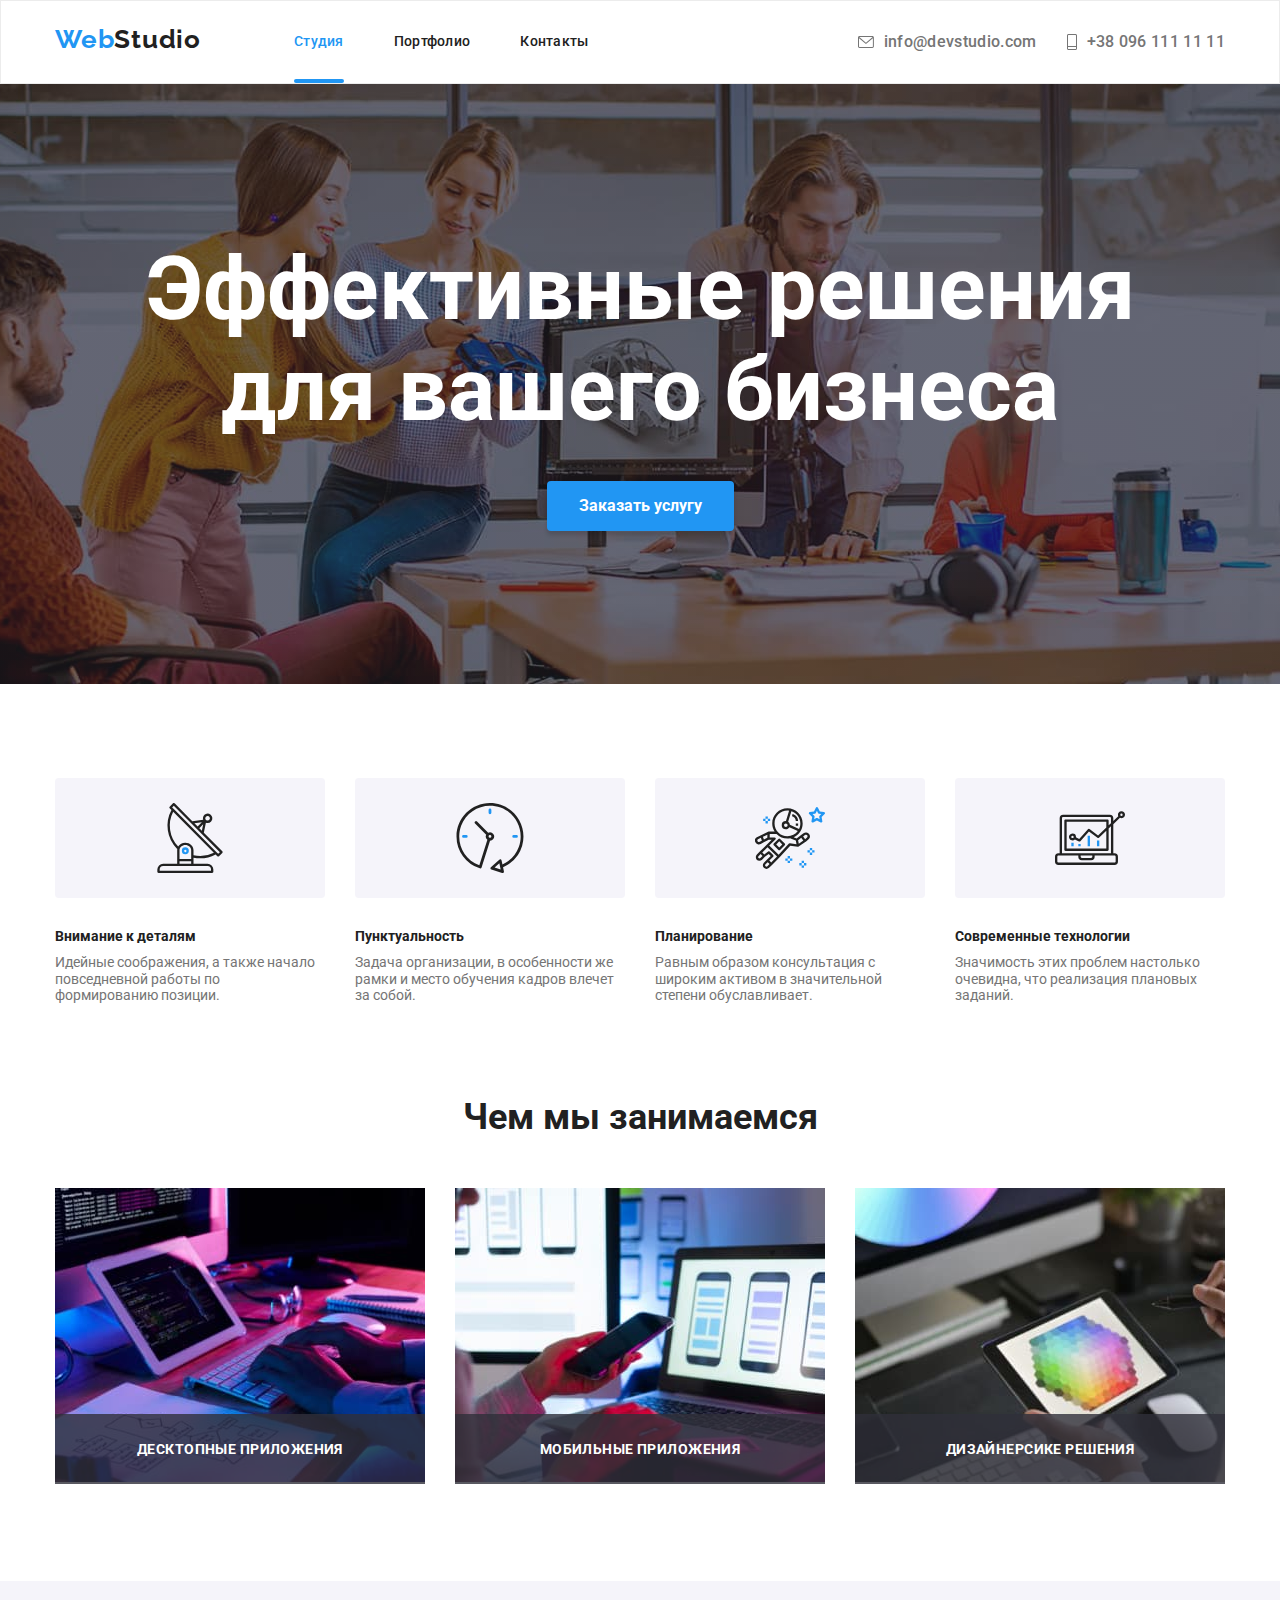
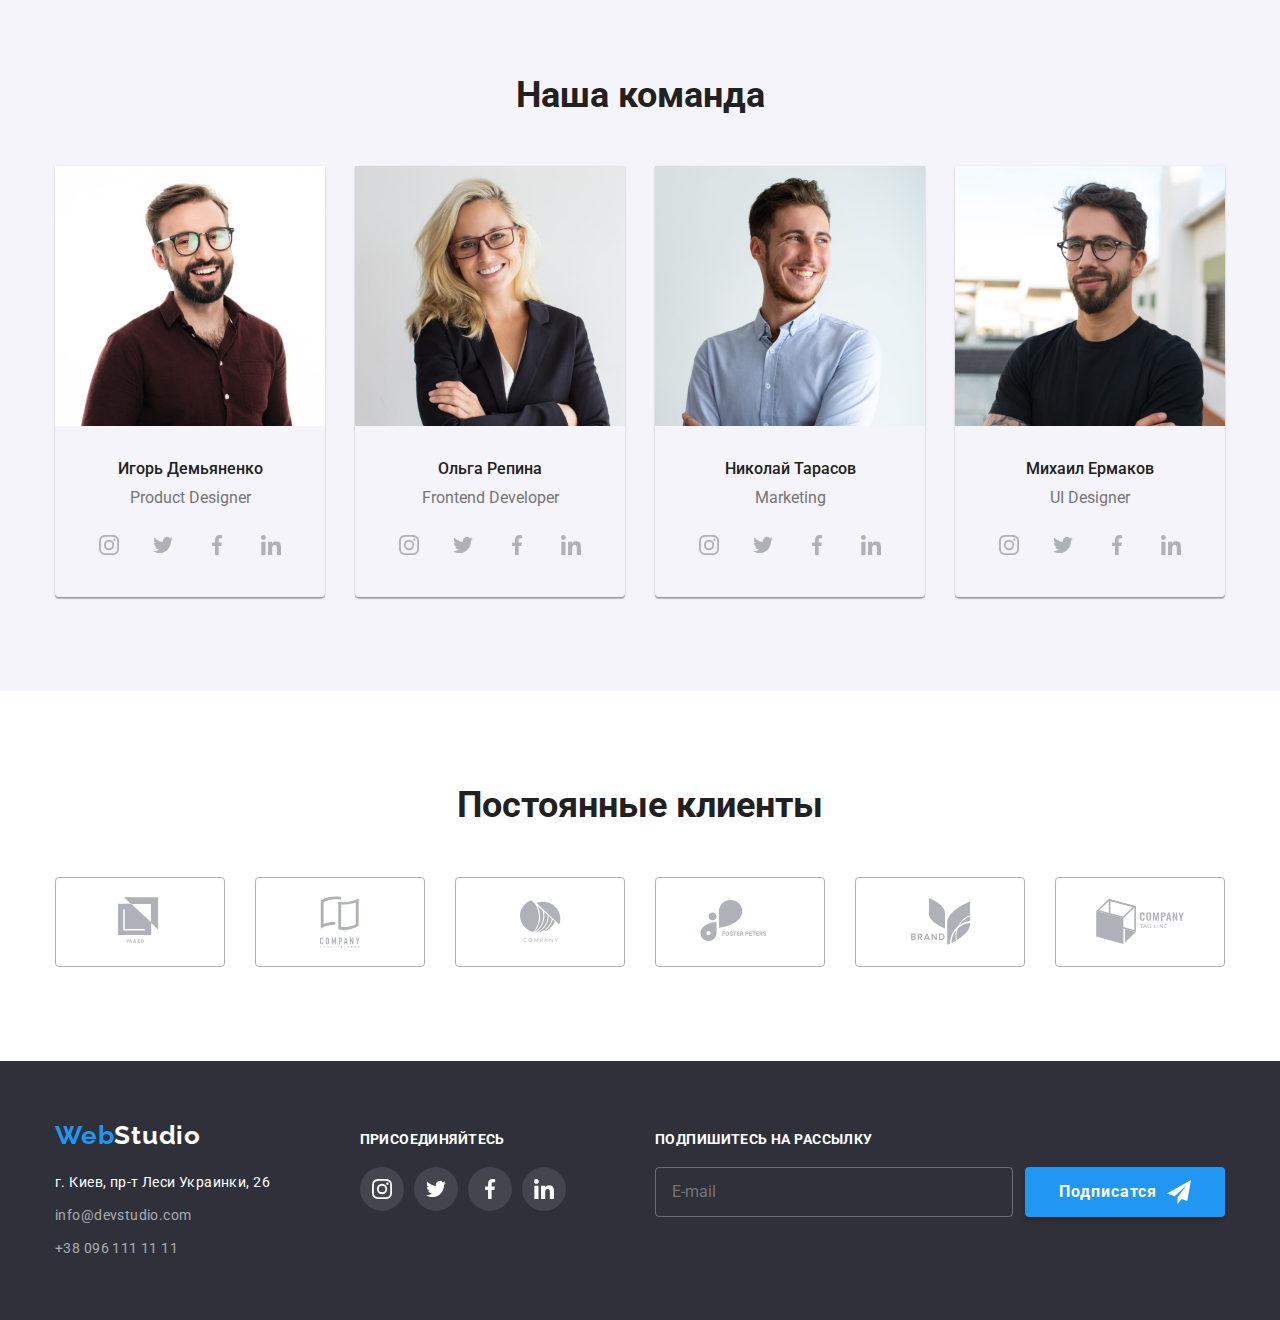
==== commit 5a4aabe2: "внесены некоторые правки по оформлению футера" ====
--- a/index.html
+++ b/index.html
@@ -363,7 +363,7 @@
           >
 
           <address class="address">
-            <p>г. Киев, пр-т Леси Украинки, 26</p>
+            <span class="item">г. Киев, пр-т Леси Украинки, 26</span>
           </address>
 
           <ul class="list">
--- a/style/styles.css
+++ b/style/styles.css
@@ -532,6 +532,178 @@
   fill: var(--selection-text-color);
 }
 
+/* --------Подвал-------- */
+
+footer {
+  padding: 0;
+  padding-top: 60px;
+  padding-bottom: 60px;
+
+  background-color: var(--backgraund-color-1);
+}
+
+.page-footer .conteiner .logo {
+  padding: 0;
+  margin: 0;
+}
+
+.page-footer .logo-studio {
+  color: var(--white);
+}
+
+.page-footer .address .item {
+  display: inline-block;
+  padding: 0;
+  margin: 0;
+  margin-top: 20px;
+
+  color: var(--white);
+
+  font-style: normal;
+  font-weight: normal;
+  font-size: 14px;
+  line-height: 24px;
+  letter-spacing: 0.03em;
+}
+
+.page-footer .list .contacts {
+  display: inline-block;
+  margin-top: 9px;
+  display: inline-block;
+
+  color: rgba(255, 255, 255, 0.6);
+
+  font-size: 14px;
+  line-height: 24px;
+  letter-spacing: 0.03em;
+
+  transition-property: color;
+  transition-duration: 250ms;
+  transition-timing-function: cubic-bezier(0.4, 0, 0.2, 1);
+}
+
+.page-footer .list .link:hover,
+.page-footer .list .link:focus {
+  color: var(--selection-text-color);
+}
+
+footer .join-in {
+  padding: 0;
+  margin: 0;
+  margin-left: auto;
+  margin-right: auto;
+}
+
+.page-footer .title {
+  padding: 0;
+  margin: 0;
+  margin-bottom: 20px;
+
+  color: var(--white);
+
+  font-family: Roboto;
+  font-style: normal;
+  font-weight: bold;
+  font-size: 14px;
+  line-height: 16px;
+  letter-spacing: 0.03em;
+  text-transform: uppercase;
+}
+
+footer .join-in .social-networks {
+  display: flex;
+  margin-right: 0;
+  padding: 0;
+}
+
+.join-in .title {
+  margin-top: 10px;
+}
+
+.join-in .social-icon {
+  fill: var(--white);
+}
+
+.join-in .social-link {
+  background-color: rgba(255, 255, 255, 0.1);
+
+  transition-property: all;
+  transition-duration: 250ms;
+  transition-timing-function: cubic-bezier(0.4, 0, 0.2, 1);
+}
+
+.join-in .social-link:hover,
+.join-in .social-link:focus {
+  background-color: var(--selection-text-color);
+}
+
+/* subscribe form */
+
+footer .subscribe {
+  padding: 0;
+  margin: 0;
+}
+
+.subscribe .title {
+  display: inline-block;
+  margin-top: 10px;
+  margin-bottom: 20px;
+}
+
+.subscribe-form {
+  display: flex;
+  padding: 0;
+  margin: 0;
+}
+
+.subscribe-form input::placeholder {
+  margin-left: 16px;
+}
+
+.subscribe input {
+  padding-left: 16px;
+  width: 358px;
+  height: 50px;
+  border: 1px solid rgba(255, 255, 255, 0.3);
+  box-sizing: border-box;
+  border-radius: 4px;
+
+  background: transparent;
+  color: var(--white);
+}
+
+.subscribe .btn {
+  display: flex;
+  align-items: center;
+  justify-content: center;
+  margin-left: 12px;
+  width: 200px;
+  height: 50px;
+  box-shadow: 0px 4px 4px rgba(0, 0, 0, 0.15);
+  border: 0;
+  border-radius: 4px;
+
+  background: var(--selection-text-color);
+  color: var(--white);
+
+  font-style: normal;
+  font-weight: bold;
+  font-size: 16px;
+  line-height: 30px;
+  letter-spacing: 0.06em;
+  cursor: pointer;
+}
+
+.subscribe .send-icon {
+  padding: 0;
+  margin: 0;
+  margin-left: 10px;
+  width: 24px;
+  height: 24px;
+
+  fill: var(--white);
+}
+
 /* BACKDROP */
 
 .backdrop {
@@ -550,9 +722,7 @@
   pointer-events: none;
 }
 
-.backdrop.is-hidden .modal {
-  transform: translate(-50%, -50%) scale(0.7);
-}
+/* modal */
 
 .modal {
   position: absolute;
@@ -728,177 +898,6 @@
   margin-right: auto;
 }
 
-/* --------Подвал-------- */
-
-footer {
-  display: flex;
-  align-items: center;
-  padding: 0;
-  padding-top: 60px;
-  padding-bottom: 60px;
-
-  background-color: var(--backgraund-color-1);
-}
-
-.page-footer .conteiner .logo {
-  padding: 0;
-  margin: 0;
-}
-
-.page-footer .logo-studio {
-  color: var(--white);
-}
-
-.page-footer .address p {
-  padding: 0;
-  margin: 0;
-  margin-top: 20px;
-
-  color: var(--white);
-
-  font-style: normal;
-  font-weight: normal;
-  font-size: 14px;
-}
-
-.page-footer .list .contacts {
-  margin-top: 9px;
-  display: inline-block;
-
-  color: var(--primary-text-color);
-
-  font-weight: normal;
-  font-size: 14px;
-  font-weight: 500;
-
-  transition-property: color;
-  transition-duration: 250ms;
-  transition-timing-function: cubic-bezier(0.4, 0, 0.2, 1);
-}
-
-.page-footer .list .link:hover,
-.page-footer .list .link:focus {
-  color: var(--selection-text-color);
-}
-
-footer .join-in {
-  padding: 0;
-  margin: 0;
-  margin-left: auto;
-  margin-right: auto;
-}
-
-.page-footer .title {
-  padding: 0;
-  margin: 0;
-  margin-bottom: 20px;
-
-  color: var(--white);
-
-  font-family: Roboto;
-  font-style: normal;
-  font-weight: bold;
-  font-size: 14px;
-  line-height: 16px;
-  letter-spacing: 0.03em;
-  text-transform: uppercase;
-}
-
-footer .join-in .social-networks {
-  display: flex;
-  margin-right: 0;
-  padding: 0;
-}
-
-.join-in .title {
-  margin-top: 10px;
-}
-
-.join-in .social-icon {
-  fill: var(--white);
-}
-
-.join-in .social-link {
-  background-color: rgba(255, 255, 255, 0.1);
-
-  transition-property: all;
-  transition-duration: 250ms;
-  transition-timing-function: cubic-bezier(0.4, 0, 0.2, 1);
-}
-
-.join-in .social-link:hover,
-.join-in .social-link:focus {
-  background-color: var(--selection-text-color);
-}
-
-/* subscribe form */
-
-footer .subscribe {
-  padding: 0;
-  margin: 0;
-  margin-left: auto;
-}
-
-.subscribe .title {
-  display: inline-block;
-  margin-top: 10px;
-  margin-bottom: 20px;
-}
-
-.subscribe-form {
-  display: flex;
-  padding: 0;
-  margin: 0;
-}
-
-.subscribe-form input::placeholder {
-  margin-left: 16px;
-}
-
-.subscribe input {
-  padding-left: 16px;
-  width: 358px;
-  height: 50px;
-  border: 1px solid rgba(255, 255, 255, 0.3);
-  box-sizing: border-box;
-  border-radius: 4px;
-
-  background: transparent;
-  color: var(--white);
-}
-
-.subscribe .btn {
-  display: flex;
-  align-items: center;
-  justify-content: center;
-  margin-left: 12px;
-  width: 200px;
-  height: 50px;
-  box-shadow: 0px 4px 4px rgba(0, 0, 0, 0.15);
-  border: 0;
-  border-radius: 4px;
-
-  background: var(--selection-text-color);
-  color: var(--white);
-
-  font-style: normal;
-  font-weight: bold;
-  font-size: 16px;
-  line-height: 30px;
-  letter-spacing: 0.06em;
-  cursor: pointer;
-}
-
-.subscribe .send-icon {
-  padding: 0;
-  margin: 0;
-  margin-left: 10px;
-  width: 24px;
-  height: 24px;
-
-  fill: var(--white);
-}
-
 /* -----Кнопки сортировки проектов (портфолио)----- */
 
 .our-projects {
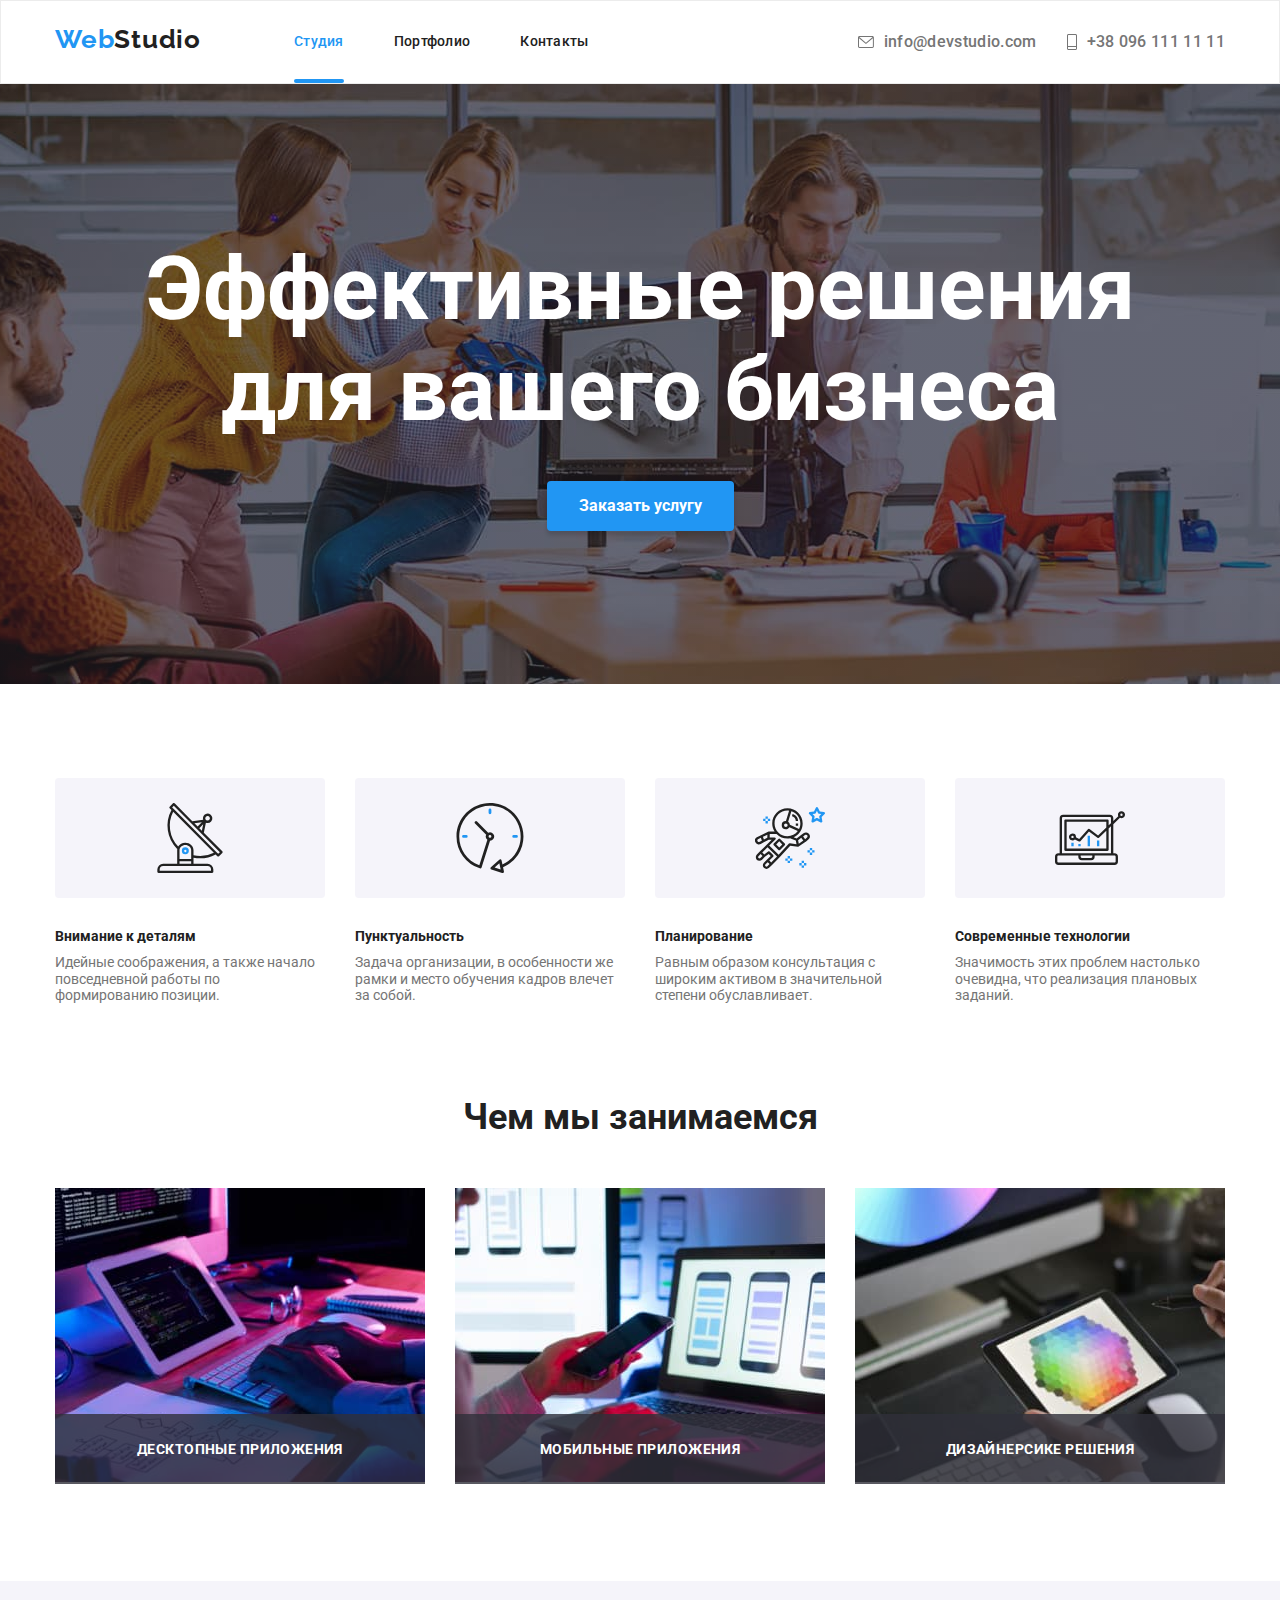
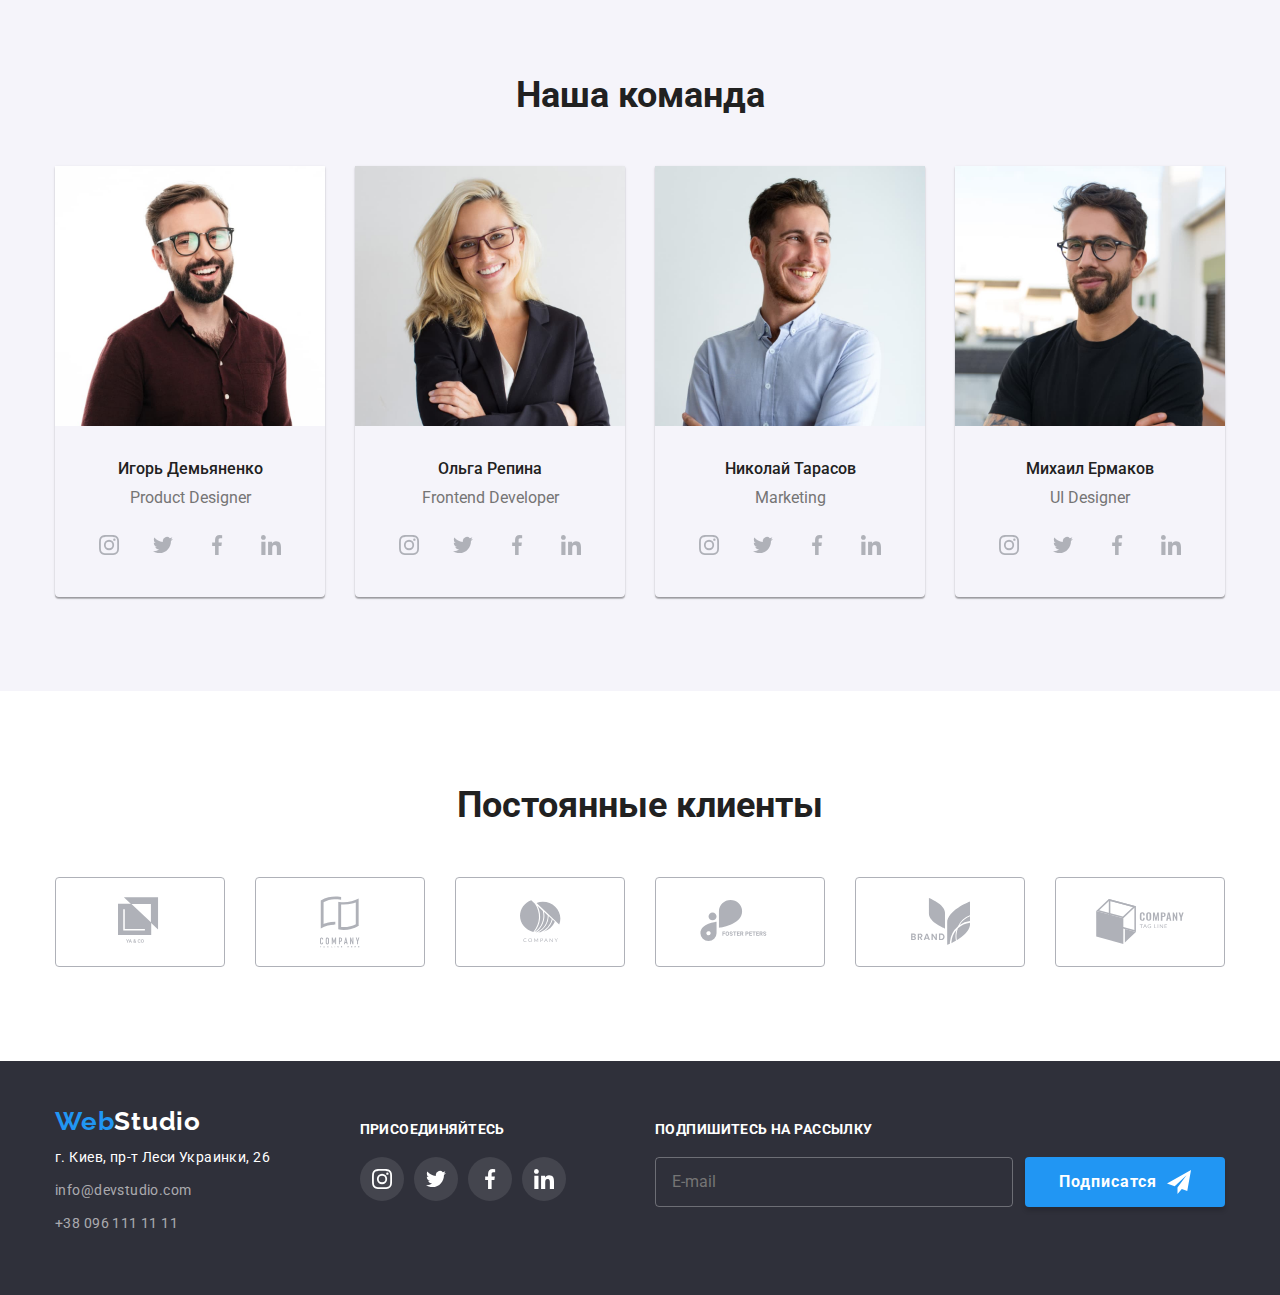
==== commit a6a3cf01: "Правки в некоторых секциях" ====
--- a/index.html
+++ b/index.html
@@ -116,7 +116,9 @@
         <ul class="list">
           <li class="item">
             <img src="./image/img.jpg" alt="Печатает код" width="370" />
-            <p class="title">ДЕСКТОПНЫЕ ПРИЛОЖЕНИЯ</p>
+            <div>
+              <p class="title">ДЕСКТОПНЫЕ ПРИЛОЖЕНИЯ</p>
+            </div>
           </li>
           <li class="item">
             <img
@@ -124,7 +126,9 @@
               alt="Выбирает макет сайта"
               width="370"
             />
-            <p class="title">МОБИЛЬНЫЕ ПРИЛОЖЕНИЯ</p>
+            <div>
+              <p class="title">МОБИЛЬНЫЕ ПРИЛОЖЕНИЯ</p>
+            </div>
           </li>
           <li class="item">
             <img
@@ -132,7 +136,9 @@
               alt="Выбирает цвет из палитры"
               width="370"
             />
-            <p class="title">ДИЗАЙНЕРСИКЕ РЕШЕНИЯ</p>
+            <div>
+              <p class="title">ДИЗАЙНЕРСИКЕ РЕШЕНИЯ</p>
+            </div>
           </li>
         </ul>
       </div>
@@ -356,7 +362,7 @@
     <!---Подвал-->
     <footer class="page-footer">
       <div class="conteiner flexbox">
-        <div>
+        <div class="footer-info">
           <a href="./index.html" class="logo link"
             ><span class="logo-web">Web</span
             ><span class="logo-studio">Studio</span></a
@@ -366,13 +372,13 @@
             <span class="item">г. Киев, пр-т Леси Украинки, 26</span>
           </address>
 
-          <ul class="list">
-            <li>
+          <ul class="contact-list list">
+            <li class="item">
               <a href="mailto:info@devstudio.com" class="contacts link"
                 >info@devstudio.com</a
               >
             </li>
-            <li>
+            <li class="item">
               <a href="tel:+380961111111" class="contacts link"
                 >+38 096 111 11 11</a
               >
@@ -414,7 +420,7 @@
         </div>
         <div class="subscribe">
           <label for="subscribe" class="title">ПОДПИШИТЕСЬ НА РАССЫЛКУ</label>
-          <form class="subscribe-form" action="">
+          <form class="subscribe-form" action="#">
             <input
               type="email"
               name="mail"
--- a/style/styles.css
+++ b/style/styles.css
@@ -446,6 +446,8 @@
   height: 44px;
   border-radius: 50%;
 
+  fill: #afb1b8;
+
   transition-property: all;
   transition-duration: 250ms;
   transition-timing-function: cubic-bezier(0.4, 0, 0.2, 1);
@@ -463,17 +465,15 @@
 .social-icon {
   display: flex;
   align-items: center;
-
-  fill: #afb1b8;
-
-  transition-property: all;
-  transition-duration: 250ms;
-  transition-timing-function: cubic-bezier(0.4, 0, 0.2, 1);
 }
 
 .social-link:hover .social-icon,
 .social-link:focus .social-icon {
   fill: var(--white);
+
+  transition-property: all;
+  transition-duration: 250ms;
+  transition-timing-function: cubic-bezier(0.4, 0, 0.2, 1);
 }
 
 /* ------Clients------- */
@@ -535,6 +535,7 @@
 /* --------Подвал-------- */
 
 footer {
+  align-items: baseline;
   padding: 0;
   padding-top: 60px;
   padding-bottom: 60px;
@@ -542,6 +543,10 @@
   background-color: var(--backgraund-color-1);
 }
 
+.footer-info {
+  line-height: 1px;
+}
+
 .page-footer .conteiner .logo {
   padding: 0;
   margin: 0;
@@ -551,11 +556,14 @@
   color: var(--white);
 }
 
+.page-footer .address {
+  margin-top: 20px;
+}
+
 .page-footer .address .item {
   display: inline-block;
   padding: 0;
   margin: 0;
-  margin-top: 20px;
 
   color: var(--white);
 
@@ -566,9 +574,12 @@
   letter-spacing: 0.03em;
 }
 
-.page-footer .list .contacts {
+.page-footer .list .item {
+  margin-top: 9px;
+}
+
+.page-footer .contact-list .contacts {
   display: inline-block;
-  margin-top: 9px;
   display: inline-block;
 
   color: rgba(255, 255, 255, 0.6);
@@ -582,14 +593,15 @@
   transition-timing-function: cubic-bezier(0.4, 0, 0.2, 1);
 }
 
-.page-footer .list .link:hover,
-.page-footer .list .link:focus {
+.page-footer .contact-list .link:hover,
+.page-footer .contact-list .link:focus {
   color: var(--selection-text-color);
 }
 
 footer .join-in {
   padding: 0;
   margin: 0;
+  line-height: 1px;
   margin-left: auto;
   margin-right: auto;
 }
@@ -616,10 +628,6 @@
   padding: 0;
 }
 
-.join-in .title {
-  margin-top: 10px;
-}
-
 .join-in .social-icon {
   fill: var(--white);
 }
@@ -639,14 +647,14 @@
 
 /* subscribe form */
 
-footer .subscribe {
-  padding: 0;
-  margin: 0;
+.page-footer .subscribe {
+  padding: 0;
+  margin: 0;
+  line-height: 1px;
 }
 
 .subscribe .title {
   display: inline-block;
-  margin-top: 10px;
   margin-bottom: 20px;
 }
 
